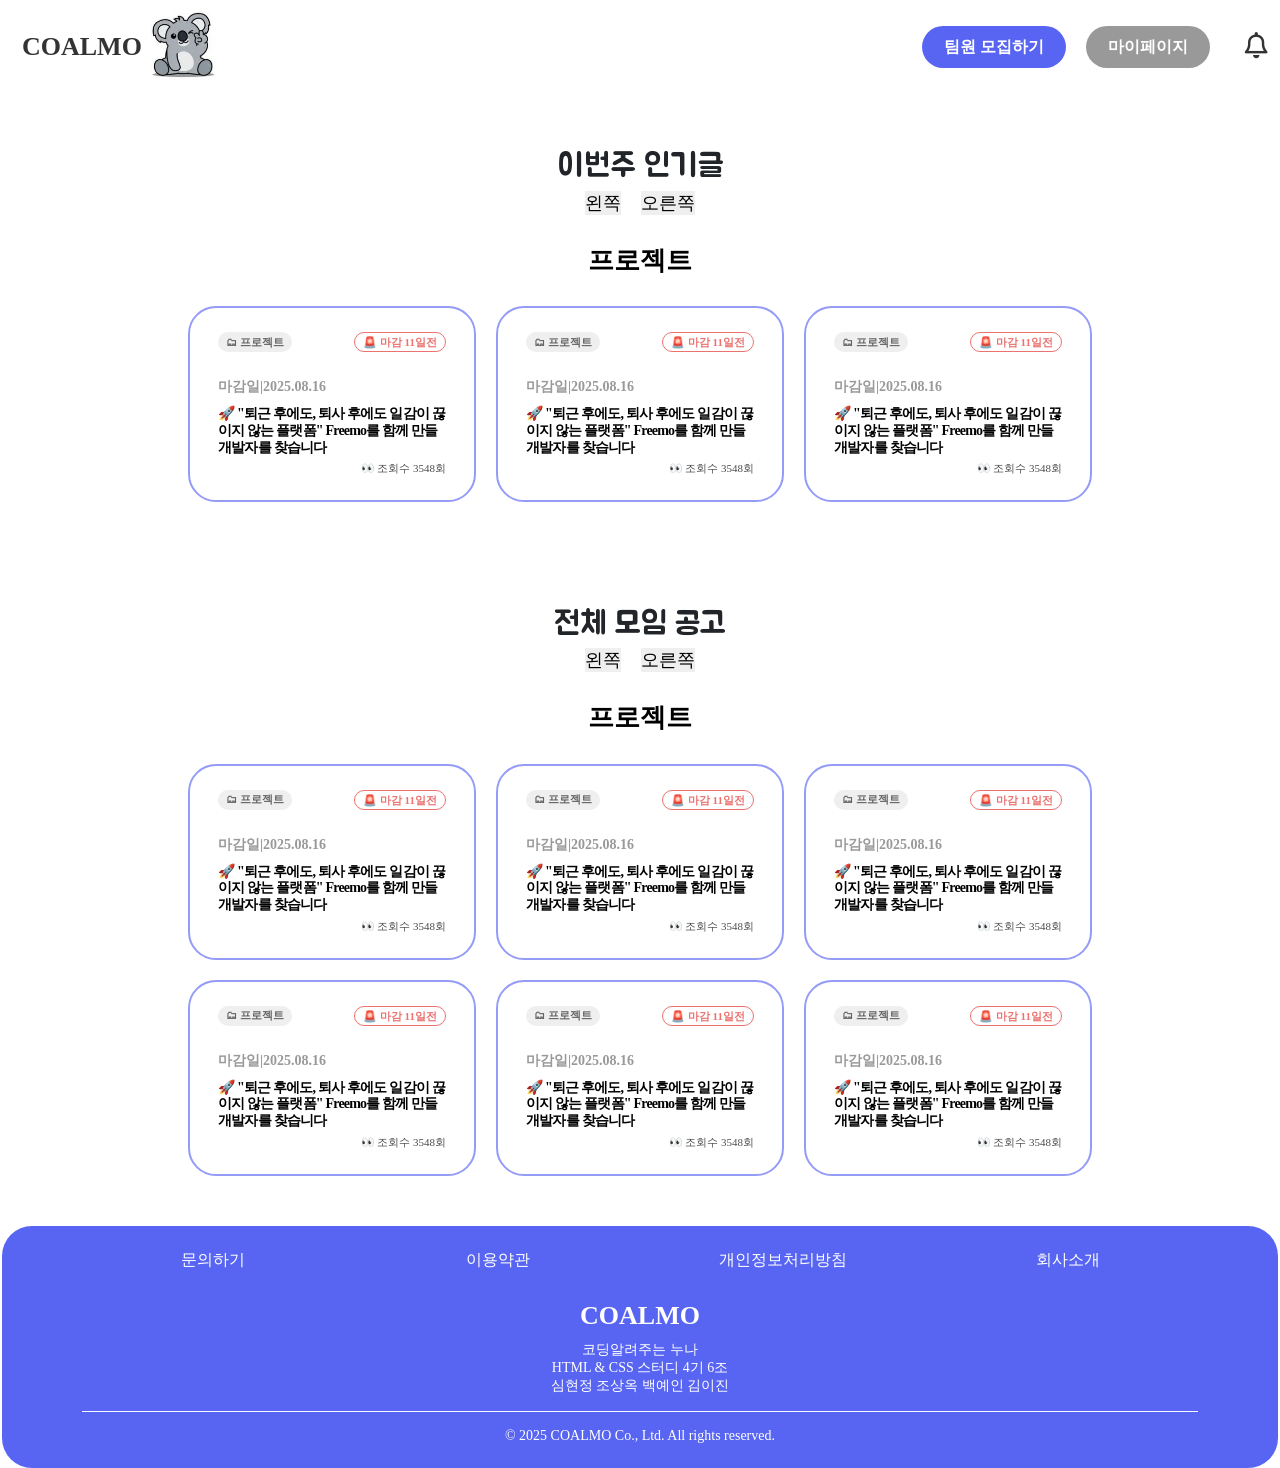
==== index.html @ 0363fd1b "feat_detail10" ====
<!DOCTYPE html>
<html lang="ko">
  <head>
    <meta charset="UTF-8" />
    <meta name="viewport" content="width=device-width, initial-scale=1.0" />

    <!-- bootstap-link -->
    <link
      href="https://cdn.jsdelivr.net/npm/bootstrap@5.3.7/dist/css/bootstrap.min.css"
      rel="stylesheet"
      integrity="sha384-LN+7fdVzj6u52u30Kp6M/trliBMCMKTyK833zpbD+pXdCLuTusPj697FH4R/5mcr"
      crossorigin="anonymous"
    />
    <!-- font-awesome-link -->
    <link
      rel="stylesheet"
      href="https://cdnjs.cloudflare.com/ajax/libs/font-awesome/6.0.0-beta3/css/all.min.css"
    />
    <!-- 공통 스타일 -->
    <link rel="stylesheet" href="./css/common.css" />
    <!-- main 스타일 -->
    <link rel="stylesheet" href="./css/main.css" />
    <!-- 공통 JS 연결 -->
    <script src="./js/common.js"></script>
    <title>Document</title>
  </head>
  <body>
    <div class="wrap">
      <!-- nav 수정사항 layout 내 header 수정 후 복붙으로 수정 -->
      <!-- head태그 안에 Font Awesome link 태그 넣기  -->
      <header>
        <nav class="navbar">
          <section class="logo">
            <a href="./index.html" class="nav_brand">COALMO</a>
            <img src="./image/logo.jpg" />
          </section>
          <div class="nav_buttons">
            <button onclick="location.href='./group/index.html'" class="button_register" type="submit">팀원 모집하기
            </button>
            <button onclick="location.href='./mypage/index.html'" class="button_mypage" type="submit">마이페이지
            </button>
            <a href="#" class="header_icon"
              ><i class="fa-regular fa-bell"></i
            ></a>
            <a id="icon_menubar" href="#" class="header_icon_mb"
              ><i class="fa-solid fa-bars"></i
            ></a>
          </div>
          <div id="nav_mobile_menu" class="nav_mobile_menu">
            <a>마이페이지</a>
            <p>팀원 모집하기</p>
          </div>
        </nav>
      </header>

      <!-- main 내용 작성 -->
      <main class="main_contain">

        <!-- 이번주 인기글 -->
        <div class="block">
          <div class="title">
            <h2>이번주 인기글</h2>
          </div>
          <div id="carouselExample" class="carousel slide">
            <section class="category">
              <button>
                <span type="button" data-bs-target="#carouselExample" data-bs-slide="prev">왼쪽</span>
              </button>
              <button>
                <span type="button" data-bs-target="#carouselExample" data-bs-slide="next">오른쪽</span>
              </button>
            </section>
            <!-- 인기글_프로젝트 -->
            <div class="carousel-inner">
              <div class="carousel-item active">
                <div class="container contents">
                  <section class="nav_title">
                    <h2>프로젝트</h2>
                  </section>
                  <div class="row cards">
                    <div
                      class="card col-lg-3 col-md-6 col-sm-12"
                      style="width: 18rem"
                    >
                      <div class="card-body">
                        <a href="./detail/index.html">
                          <div>
                            <div class="box_button">
                              <p class="box_category">🗂 프로젝트</p>
                              <p class="box_alert">🚨 마감 11일전</p>
                            </div>
                            <p class="d_day">마감일|2025.08.16</p>
                            <h2 class="box_contents">
                              🚀 "퇴근 후에도, 퇴사 후에도 일감이 끊이지 않는
                              플랫폼" Freemo를 함께 만들 개발자를 찾습니다
                            </h2>
                            <p class="box_count">👀 조회수 3548회</p>
                          </div>
                        </a>
                      </div>
                    </div>
                    <div
                      class="card col-lg-3 col-md-6 col-sm-12"
                      style="width: 18rem"
                    >
                      <div class="card-body">
                        <a href="./detail/index.html">
                          <div>
                            <div class="box_button">
                              <p class="box_category">🗂 프로젝트</p>
                              <p class="box_alert">🚨 마감 11일전</p>
                            </div>
                            <p class="d_day">마감일|2025.08.16</p>
                            <h2 class="box_contents">
                              🚀 "퇴근 후에도, 퇴사 후에도 일감이 끊이지 않는
                              플랫폼" Freemo를 함께 만들 개발자를 찾습니다
                            </h2>
                            <p class="box_count">👀 조회수 3548회</p>
                          </div>
                        </a>
                      </div>
                    </div>
                    <div
                      class="card col-lg-3 col-md-6 col-sm-12"
                      style="width: 18rem"
                    >
                      <div class="card-body">
                        <a href="./detail/index.html">
                          <div>
                            <div class="box_button">
                              <p class="box_category">🗂 프로젝트</p>
                              <p class="box_alert">🚨 마감 11일전</p>
                            </div>
                            <p class="d_day">마감일|2025.08.16</p>
                            <h2 class="box_contents">
                              🚀 "퇴근 후에도, 퇴사 후에도 일감이 끊이지 않는
                              플랫폼" Freemo를 함께 만들 개발자를 찾습니다
                            </h2>
                            <p class="box_count">👀 조회수 3548회</p>
                          </div>
                        </a>
                      </div>
                    </div>
                  </div>
                </div>
              </div>
              <!-- 인기글_스터디 -->
              <div class="carousel-item">
                <div class="container contents">
                  <section class="nav_title">
                    <h2>스터디</h2>
                  </section>
                  <div class="row cards">
                    <div
                      class="card col-lg-3 col-md-6 col-sm-12"
                      style="width: 18rem"
                    >
                      <div class="card-body">
                        <a href="./detail/index.html">
                          <div>
                            <div class="box_button">
                              <p class="box_category">🗂 프로젝트</p>
                              <p class="box_alert">🚨 마감 11일전</p>
                            </div>
                            <p class="d_day">마감일|2025.08.16</p>
                            <h2 class="box_contents">
                              🚀 "퇴근 후에도, 퇴사 후에도 일감이 끊이지 않는
                              플랫폼" Freemo를 함께 만들 개발자를 찾습니다
                            </h2>
                            <p class="box_count">👀 조회수 3548회</p>
                          </div>
                        </a>
                      </div>
                    </div>
                    <div
                      class="card col-lg-3 col-md-6 col-sm-12"
                      style="width: 18rem"
                    >
                      <div class="card-body">
                        <a href="./detail/index.html">
                          <div>
                            <div class="box_button">
                              <p class="box_category">🗂 프로젝트</p>
                              <p class="box_alert">🚨 마감 11일전</p>
                            </div>
                            <p class="d_day">마감일|2025.08.16</p>
                            <h2 class="box_contents">
                              🚀 "퇴근 후에도, 퇴사 후에도 일감이 끊이지 않는
                              플랫폼" Freemo를 함께 만들 개발자를 찾습니다
                            </h2>
                            <p class="box_count">👀 조회수 3548회</p>
                          </div>
                        </a>
                      </div>
                    </div>
                    <div
                      class="card col-lg-3 col-md-6 col-sm-12"
                      style="width: 18rem"
                    >
                      <div class="card-body">
                        <a href="./detail/index.html">
                          <div>
                            <div class="box_button">
                              <p class="box_category">🗂 프로젝트</p>
                              <p class="box_alert">🚨 마감 11일전</p>
                            </div>
                            <p class="d_day">마감일|2025.08.16</p>
                            <h2 class="box_contents">
                              🚀 "퇴근 후에도, 퇴사 후에도 일감이 끊이지 않는
                              플랫폼" Freemo를 함께 만들 개발자를 찾습니다
                            </h2>
                            <p class="box_count">👀 조회수 3548회</p>
                          </div>
                        </a>
                      </div>
                    </div>
                  </div>
                </div>
              </div>
            </div>
          </div>
        </div>

        <!-- 전체 모임 공고 -->
          <div class="block">
            <div class="title">
              <h2>전체 모임 공고</h2>
            </div>
            <div id="carouselExampleIndicators" class="carousel slide">
              <section class="category">
                <button>
                  <span  type="button" data-bs-target="#carouselExampleIndicators" data-bs-slide="prev">왼쪽</span>
                </button>
                <button>
                  <span  type="button" data-bs-target="#carouselExampleIndicators" data-bs-slide="next">오른쪽</span>
                </button>
              </section>
              <!-- 프로젝트 -->
              <div class="carousel-inner">
                <div class="carousel-item active">
                  <div class="container contents">
                    <section class="nav_title">
                      <h2>프로젝트</h2>
                    </section>
                    <div class="row cards">
                      <div
                        class="card col-lg-3 col-md-6 col-sm-12"
                        style="width: 18rem"
                      >
                        <div class="card-body">
                          <a href="./detail/index.html">
                            <div>
                              <div class="box_button">
                                <p class="box_category">🗂 프로젝트</p>
                                <p class="box_alert">🚨 마감 11일전</p>
                              </div>
                              <p class="d_day">마감일|2025.08.16</p>
                              <h2 class="box_contents">
                                🚀 "퇴근 후에도, 퇴사 후에도 일감이 끊이지 않는
                                플랫폼" Freemo를 함께 만들 개발자를 찾습니다
                              </h2>
                              <p class="box_count">👀 조회수 3548회</p>
                            </div>
                          </a>
                        </div>
                      </div>
                      <div
                        class="card col-lg-3 col-md-6 col-sm-12"
                        style="width: 18rem"
                      >
                        <div class="card-body">
                          <a href="./detail/index.html">
                            <div>
                              <div class="box_button">
                                <p class="box_category">🗂 프로젝트</p>
                                <p class="box_alert">🚨 마감 11일전</p>
                              </div>
                              <p class="d_day">마감일|2025.08.16</p>
                              <h2 class="box_contents">
                                🚀 "퇴근 후에도, 퇴사 후에도 일감이 끊이지 않는
                                플랫폼" Freemo를 함께 만들 개발자를 찾습니다
                              </h2>
                              <p class="box_count">👀 조회수 3548회</p>
                            </div>
                          </a>
                        </div>
                      </div>
                      <div
                        class="card col-lg-3 col-md-6 col-sm-12"
                        style="width: 18rem"
                      >
                        <div class="card-body">
                          <a href="./detail/index.html">
                            <div>
                              <div class="box_button">
                                <p class="box_category">🗂 프로젝트</p>
                                <p class="box_alert">🚨 마감 11일전</p>
                              </div>
                              <p class="d_day">마감일|2025.08.16</p>
                              <h2 class="box_contents">
                                🚀 "퇴근 후에도, 퇴사 후에도 일감이 끊이지 않는
                                플랫폼" Freemo를 함께 만들 개발자를 찾습니다
                              </h2>
                              <p class="box_count">👀 조회수 3548회</p>
                            </div>
                          </a>
                        </div>
                      </div>
                      <div
                        class="card col-lg-3 col-md-6 col-sm-12"
                        style="width: 18rem"
                      >
                        <div class="card-body">
                          <a href="./detail/index.html">
                            <div>
                              <div class="box_button">
                                <p class="box_category">🗂 프로젝트</p>
                                <p class="box_alert">🚨 마감 11일전</p>
                              </div>
                              <p class="d_day">마감일|2025.08.16</p>
                              <h2 class="box_contents">
                                🚀 "퇴근 후에도, 퇴사 후에도 일감이 끊이지 않는
                                플랫폼" Freemo를 함께 만들 개발자를 찾습니다
                              </h2>
                              <p class="box_count">👀 조회수 3548회</p>
                            </div>
                          </a>
                        </div>
                      </div>
                      <div
                        class="card col-lg-3 col-md-6 col-sm-12"
                        style="width: 18rem"
                      >
                        <div class="card-body">
                          <a href="./detail/index.html">
                            <div>
                              <div class="box_button">
                                <p class="box_category">🗂 프로젝트</p>
                                <p class="box_alert">🚨 마감 11일전</p>
                              </div>
                              <p class="d_day">마감일|2025.08.16</p>
                              <h2 class="box_contents">
                                🚀 "퇴근 후에도, 퇴사 후에도 일감이 끊이지 않는
                                플랫폼" Freemo를 함께 만들 개발자를 찾습니다
                              </h2>
                              <p class="box_count">👀 조회수 3548회</p>
                            </div>
                          </a>
                        </div>
                      </div>
                      <div
                        class="card col-lg-3 col-md-6 col-sm-12"
                        style="width: 18rem"
                      >
                        <div class="card-body">
                          <a href="./detail/index.html">
                            <div>
                              <div class="box_button">
                                <p class="box_category">🗂 프로젝트</p>
                                <p class="box_alert">🚨 마감 11일전</p>
                              </div>
                              <p class="d_day">마감일|2025.08.16</p>
                              <h2 class="box_contents">
                                🚀 "퇴근 후에도, 퇴사 후에도 일감이 끊이지 않는
                                플랫폼" Freemo를 함께 만들 개발자를 찾습니다
                              </h2>
                              <p class="box_count">👀 조회수 3548회</p>
                            </div>
                          </a>
                        </div>
                      </div>
                    </div>
                  </div>
                </div>
                <!-- 스터디 -->
                <div class="carousel-item">
                  <div class="container contents">
                    <section class="nav_title">
                      <h2>스터디</h2>
                    </section>
                    <div class="row cards">
                      <div class="card col-lg-3 col-md-6 col-sm-12" style="width: 18rem">
                        <div class="card-body">
                          <a href="./detail/index.html">
                            <div>
                              <div class="box_button">
                                <p class="box_category">🗂 프로젝트</p>
                                <p class="box_alert">🚨 마감 11일전</p>
                              </div>
                              <p class="d_day">마감일|2025.08.16</p>
                              <h2 class="box_contents">
                                🚀 "퇴근 후에도, 퇴사 후에도 일감이 끊이지 않는
                                플랫폼" Freemo를 함께 만들 개발자를 찾습니다
                              </h2>
                              <p class="box_count">👀 조회수 3548회</p>
                            </div>
                          </a>
                        </div>
                      </div>
                      <div
                        class="card col-lg-3 col-md-6 col-sm-12"
                        style="width: 18rem"
                      >
                        <div class="card-body">
                          <a href="./detail/index.html">
                            <div>
                              <div class="box_button">
                                <p class="box_category">🗂 프로젝트</p>
                                <p class="box_alert">🚨 마감 11일전</p>
                              </div>
                              <p class="d_day">마감일|2025.08.16</p>
                              <h2 class="box_contents">
                                🚀 "퇴근 후에도, 퇴사 후에도 일감이 끊이지 않는
                                플랫폼" Freemo를 함께 만들 개발자를 찾습니다
                              </h2>
                              <p class="box_count">👀 조회수 3548회</p>
                            </div>
                          </a>
                        </div>
                      </div>
                      <div
                        class="card col-lg-3 col-md-6 col-sm-12"
                        style="width: 18rem"
                      >
                        <div class="card-body">
                          <a href="./detail/index.html">
                            <div>
                              <div class="box_button">
                                <p class="box_category">🗂 프로젝트</p>
                                <p class="box_alert">🚨 마감 11일전</p>
                              </div>
                              <p class="d_day">마감일|2025.08.16</p>
                              <h2 class="box_contents">
                                🚀 "퇴근 후에도, 퇴사 후에도 일감이 끊이지 않는
                                플랫폼" Freemo를 함께 만들 개발자를 찾습니다
                              </h2>
                              <p class="box_count">👀 조회수 3548회</p>
                            </div>
                          </a>
                        </div>
                      </div>
                      <div
                        class="card col-lg-3 col-md-6 col-sm-12"
                        style="width: 18rem"
                      >
                        <div class="card-body">
                          <a href="./detail/index.html">
                            <div>
                              <div class="box_button">
                                <p class="box_category">🗂 프로젝트</p>
                                <p class="box_alert">🚨 마감 11일전</p>
                              </div>
                              <p class="d_day">마감일|2025.08.16</p>
                              <h2 class="box_contents">
                                🚀 "퇴근 후에도, 퇴사 후에도 일감이 끊이지 않는
                                플랫폼" Freemo를 함께 만들 개발자를 찾습니다
                              </h2>
                              <p class="box_count">👀 조회수 3548회</p>
                            </div>
                          </a>
                        </div>
                      </div>
                      <div
                        class="card col-lg-3 col-md-6 col-sm-12"
                        style="width: 18rem"
                      >
                        <div class="card-body">
                          <a href="./detail/index.html">
                            <div>
                              <div class="box_button">
                                <p class="box_category">🗂 프로젝트</p>
                                <p class="box_alert">🚨 마감 11일전</p>
                              </div>
                              <p class="d_day">마감일|2025.08.16</p>
                              <h2 class="box_contents">
                                🚀 "퇴근 후에도, 퇴사 후에도 일감이 끊이지 않는
                                플랫폼" Freemo를 함께 만들 개발자를 찾습니다
                              </h2>
                              <p class="box_count">👀 조회수 3548회</p>
                            </div>
                          </a>
                        </div>
                      </div>
                      <div
                        class="card col-lg-3 col-md-6 col-sm-12"
                        style="width: 18rem"
                      >
                        <div class="card-body">
                          <a href="./detail/index.html">
                            <div>
                              <div class="box_button">
                                <p class="box_category">🗂 프로젝트</p>
                                <p class="box_alert">🚨 마감 11일전</p>
                              </div>
                              <p class="d_day">마감일|2025.08.16</p>
                              <h2 class="box_contents">
                                🚀 "퇴근 후에도, 퇴사 후에도 일감이 끊이지 않는
                                플랫폼" Freemo를 함께 만들 개발자를 찾습니다
                              </h2>
                              <p class="box_count">👀 조회수 3548회</p>
                            </div>
                          </a>
                        </div>
                      </div>
                      <div
                        class="card col-lg-3 col-md-6 col-sm-12"
                        style="width: 18rem"
                      >
                        <div class="card-body">
                          <a href="./detail/index.html">
                            <div>
                              <div class="box_button">
                                <p class="box_category">🗂 프로젝트</p>
                                <p class="box_alert">🚨 마감 11일전</p>
                              </div>
                              <p class="d_day">마감일|2025.08.16</p>
                              <h2 class="box_contents">
                                🚀 "퇴근 후에도, 퇴사 후에도 일감이 끊이지 않는
                                플랫폼" Freemo를 함께 만들 개발자를 찾습니다
                              </h2>
                              <p class="box_count">👀 조회수 3548회</p>
                            </div>
                          </a>
                        </div>
                      </div>
                      <div
                        class="card col-lg-3 col-md-6 col-sm-12"
                        style="width: 18rem"
                      >
                        <div class="card-body">
                          <a href="./detail/index.html">
                            <div>
                              <div class="box_button">
                                <p class="box_category">🗂 프로젝트</p>
                                <p class="box_alert">🚨 마감 11일전</p>
                              </div>
                              <p class="d_day">마감일|2025.08.16</p>
                              <h2 class="box_contents">
                                🚀 "퇴근 후에도, 퇴사 후에도 일감이 끊이지 않는
                                플랫폼" Freemo를 함께 만들 개발자를 찾습니다
                              </h2>
                              <p class="box_count">👀 조회수 3548회</p>
                            </div>
                          </a>
                        </div>
                      </div>
                                            <div
                        class="card col-lg-3 col-md-6 col-sm-12"
                        style="width: 18rem"
                      >
                        <div class="card-body">
                          <a href="./detail/index.html">
                            <div>
                              <div class="box_button">
                                <p class="box_category">🗂 프로젝트</p>
                                <p class="box_alert">🚨 마감 11일전</p>
                              </div>
                              <p class="d_day">마감일|2025.08.16</p>
                              <h2 class="box_contents">
                                🚀 "퇴근 후에도, 퇴사 후에도 일감이 끊이지 않는
                                플랫폼" Freemo를 함께 만들 개발자를 찾습니다
                              </h2>
                              <p class="box_count">👀 조회수 3548회</p>
                            </div>
                          </a>
                        </div>
                      </div>
                    </div>
                  </div>
                </div>
              </div>
            </div>
          </div>
      </main>

      <!-- footer 수정사항 layout 내 footer 수정 후 복붙으로 수정 -->
      <footer class="footer_container py-4 mt-auto">
        <div class="container">
          <div class="row footer_first_row">
            <div class="col-lg-3 col-md-6 col-sm-12">
              <a href="#" class="text-decoration-none">문의하기</a>
            </div>
            <div class="col-lg-3 col-md-6 col-sm-12">
              <a href="#" class="text-decoration-none">이용약관</a>
            </div>
            <div class="col-lg-3 col-md-6 col-sm-12">
              <a href="#" class="text-decoration-none">개인정보처리방침</a>
            </div>
            <div class="col-lg-3 col-md-6 col-sm-12">
              <a href="#" class="text-decoration-none">회사소개</a>
            </div>
          </div>
          <div class="footer_text">
            <a href="./index.html" class="footer_nav_brand">COALMO</a>
            <p class="footer_text">
              코딩알려주는 누나<br />
              HTML & CSS 스터디 4기 6조<br />
              심현정 조상옥 백예인 김이진
            </p>
            <div class="text-center pt-3 border-top border-light mt-3">
              © 2025 COALMO Co., Ltd. All rights reserved.
            </div>
          </div>
        </div>
      </footer>
    </div>

    <!-- bootstap-script -->
    <script
      src="https://cdn.jsdelivr.net/npm/bootstrap@5.3.7/dist/js/bootstrap.bundle.min.js"
      integrity="sha384-ndDqU0Gzau9qJ1lfW4pNLlhNTkCfHzAVBReH9diLvGRem5+R9g2FzA8ZGN954O5Q"
      crossorigin="anonymous"
    ></script>
  </body>
</html>
---- css/common.css ----
@font-face {
  font-family: "BMJUA";
  src: url("../fonts/BMJUA_ttf.ttf") format("truetype");
  font-style: normal;
  font-display: swap;
}
@font-face {
  font-family: "Pretendard";
  src: url("https://fastly.jsdelivr.net/gh/Project-Noonnu/noonfonts_2107@1.1/Pretendard-Regular.woff")
    format("woff");
  font-style: normal;
}

:root {
  /* Layout */
  --max-width: 1276px;

  /* Font */
  --main-font: "Pretendard";
  --logo-font: "BMJUA";

  /* Font Sizes */
  --font-2xl: 1.625rem; /* 가장 큰 텍스트 (배너, 강조 문구 등) */
  --font-xl: 1.125rem; /* 제목용 */
  --font-lg: 1rem; /* 본문 기본 */
  --font-md: 0.875rem; /* 카드 내용 */
  --font-sm: 0.6875rem; /* 카드 내 태그, 칩 */

  /* color */
  --primary-color: #5865f2;
  --primary-hover: #3544e9;
  --gray-color: #999;
  --gray-disabled: #99999923;
  --border-color: #949cf7;
}

*,
body,
html {
  margin: 0;
  padding: 0;
  box-sizing: border-box;
}
body {
  display: flex;
  justify-content: center;
  font: var(--main-font);
}
.wrap {
  width: var(--max-width) !important;
}

.main_container {
  /* 임시 개발환경에서 범위 체크용 */
  background-color: white;
}

/* navbar area */
nav {
  display: flex;
  justify-content: space-between;
  align-items: center;
  padding: 0px 20px;
  margin: 0 auto;
}
button {
  border: none;
}
.logo {
  display: flex;
  align-items: center;
}
.logo > img {
  width: 80px;
  height: auto;
}
.nav_brand {
  font-weight: 700;
  color: #333;
  font-size: var(--font-2xl);
  cursor: pointer;
  text-decoration: none;
  justify-items: center;
  margin-left: 20px;
}
.nav_buttons {
  display: flex;
  align-items: center;
  gap: 20px;
  margin-right: 10px;
}
.button_register {
  color: white;
  background-color: var(--primary-color);
  font-size: var(--font-lg);
  font-weight: 700;
  padding: 8px 22px;
  border-radius: 36px;
  height: 42px;
}
.button_mypage {
  background-color: var(--gray-color);
  color: white;
  font-size: var(--font-lg);
  font-weight: 700;
  padding: 8px 22px;
  border-radius: 36px;
  height: 42px;
  display: flex;
  justify-content: center;
  align-items: center;
}
.header_icon {
  text-decoration: none;
  color: #333;
  font-size: var(--font-2xl);
  margin-left: 15px;
}
.header_icon_mb {
  display: none;
  text-decoration: none;
  color: #333;
  font-size: var(--font-2xl);
  margin-left: 15px;
}
/* PC 기본: 안 보이게 */
.nav_mobile_menu {
  display: none;
  width: 100%;
  background-color: grey;
  color: white;
}

/* 메뉴가 열렸을 때 */
.nav_mobile_menu.is-open {
  display: block;
}

.nav_mobile_menu .nav_mobile_menu_link {
  display: block;
  text-decoration: none;
  font-size: var(--font-lg);
  color: white;
  text-align: center;
  padding: 10px;
  border-bottom: 1px solid rgba(255, 255, 255, 0.2);
}

/* Footer */
.footer_container {
  background-color: var(--primary-color);
  color: white;
  width: 100%;
  max-width: 2000px;
  border-radius: 30px;
  border-color: var(--primary-color);
  background-color: var(--primary-color);
}

.footer_first_row a {
  color: white;
}
.footer_first_row {
  text-align: center;
  margin-bottom: 30px;
}
.footer_text {
  text-align: center;
  font-size: var(--font-md);
  margin-top: 10px;
}
.footer_nav_brand {
  font-weight: 700;
  color: white;
  font-size: var(--font-2xl);
  cursor: pointer;
  text-decoration: none;
  justify-items: center;
}

@media screen and (max-width: 48rem) {
  .header_icon_mb {
    display: block;
  }
  .nav_buttons button {
    display: none;
  }
  .logo > img {
    width: 50px;
    height: auto;
  }
  .nav_brand {
    margin-left: 10px;
  }
  footer {
    border-radius: 0px;
  }
  /* .nav_mobile_menu {
    display: none;
    width: 100%;
    background-color: grey;
    color: white;
  }
  .nav_mobile_menu_link {
    display: none;
  }
  .nav_mobile_menu > p {
    text-decoration: none;
    width: 100%;
    text-align: center;
    border-bottom: white;
  }
  .nav_mobile_menu > a {
    text-decoration: none;
    font-size: var(--font-lg);
    color: white;
    text-align: center;
    margin-top: 10px;
    border-bottom: white;
  } */
}

@media (min-width: 1276px) {
  .nav_mobile_menu {
    display: none !important;
  } /* PC에서 항상 숨김 */
}
---- css/main.css ----
/* 
1. **박스 모델**: `display`, `width`, `height`, `margin`, `padding`
2. **텍스트**: `font-size`, `line-height`, `color`, `text-align`
3. **스타일**: `background`, `border`, `box-shadow`, `transition`
4. **기타**: `cursor`, `z-index`, `position` 등
*/

/* main area */
a {
  text-decoration: none;
}
/* 이번주 인기글 area */
.block {
padding-top: 50px;
  padding-bottom: 50px;
  font-size: var(--font-2xl);
}
.title {
    display: flex;
    justify-content: center;
    font-family: BMJUA;
}
.nav_title > h2 {
  display: flex;
  justify-content: center;
  color: #000;
  font-size: var(--font-2xl);
  font-style: normal;
  font-weight: 700;
  cursor: pointer;
  margin: 30px;
}
.category {
  display: flex;
  justify-content: center;
  font-size: var(--font-xl);
  gap: 20px;
  /* margin: 20px 0px 20px; */
}

/* card area */
.contents {
  display: flex;
  flex-direction: column;
  justify-content: center;
}
.cards {
  gap: 20px;
  display: flex;
  justify-content: center;
}
.card {
  color: #000;
  width: 340px;
  border-radius: 28px;
  border: 2px solid var(--border-color);
  background: #fff;
  cursor: pointer;
}
.box_button {
  display: flex;
  justify-content: space-between;
  margin-top: 8px;
}
.box_alert {
  border-radius: 20px;
  padding: 2px 8px;
  height: 20px;
  color: #ea726f;
  border: 1px solid #ea726f;
  font-weight: 600;
  font-size: var(--font-sm);
  align-content: center;
}
.box_category {
  border-radius: 20px;
  padding: 2px 8px;
  height: 20px;
  background: #efefef;
  color: #656565;
  /* border: 1px solid #656565; */
  font-weight: 600;
  font-size: var(--font-sm);
  align-content: center;
}
.box_contents {
  height: 40px;
  margin: 0;
  color: #000;
  font-size: var(--font-md);
  font-weight: 600;
  letter-spacing: -0.05rem;
  margin-top: 10px;
}
.d_day {
  color: #999;
  margin: 10px 0px;
  font-size: 14px;
  font-weight: 600;
}
.box_count {
  color: #4e4e4e;
  font-size: var(--font-sm);
  font-weight: 500;
  margin: 15px 0px 8px;
  text-align: end;
}

/* main_nav area */
.main_contents {
  margin: 20px 0px 50px;
  display: flex;
  align-items: center;
  flex-direction: column;
  font-weight: 700;
  font-size: var(--font-2xl);
}
.main_nav {
  display: flex;
  justify-content: space-between;
  margin: 40px 0px;
}
.main_list {
  color: black;
  font-weight: 700;
  font-size: var(--font-2xl);
  cursor: pointer;
}
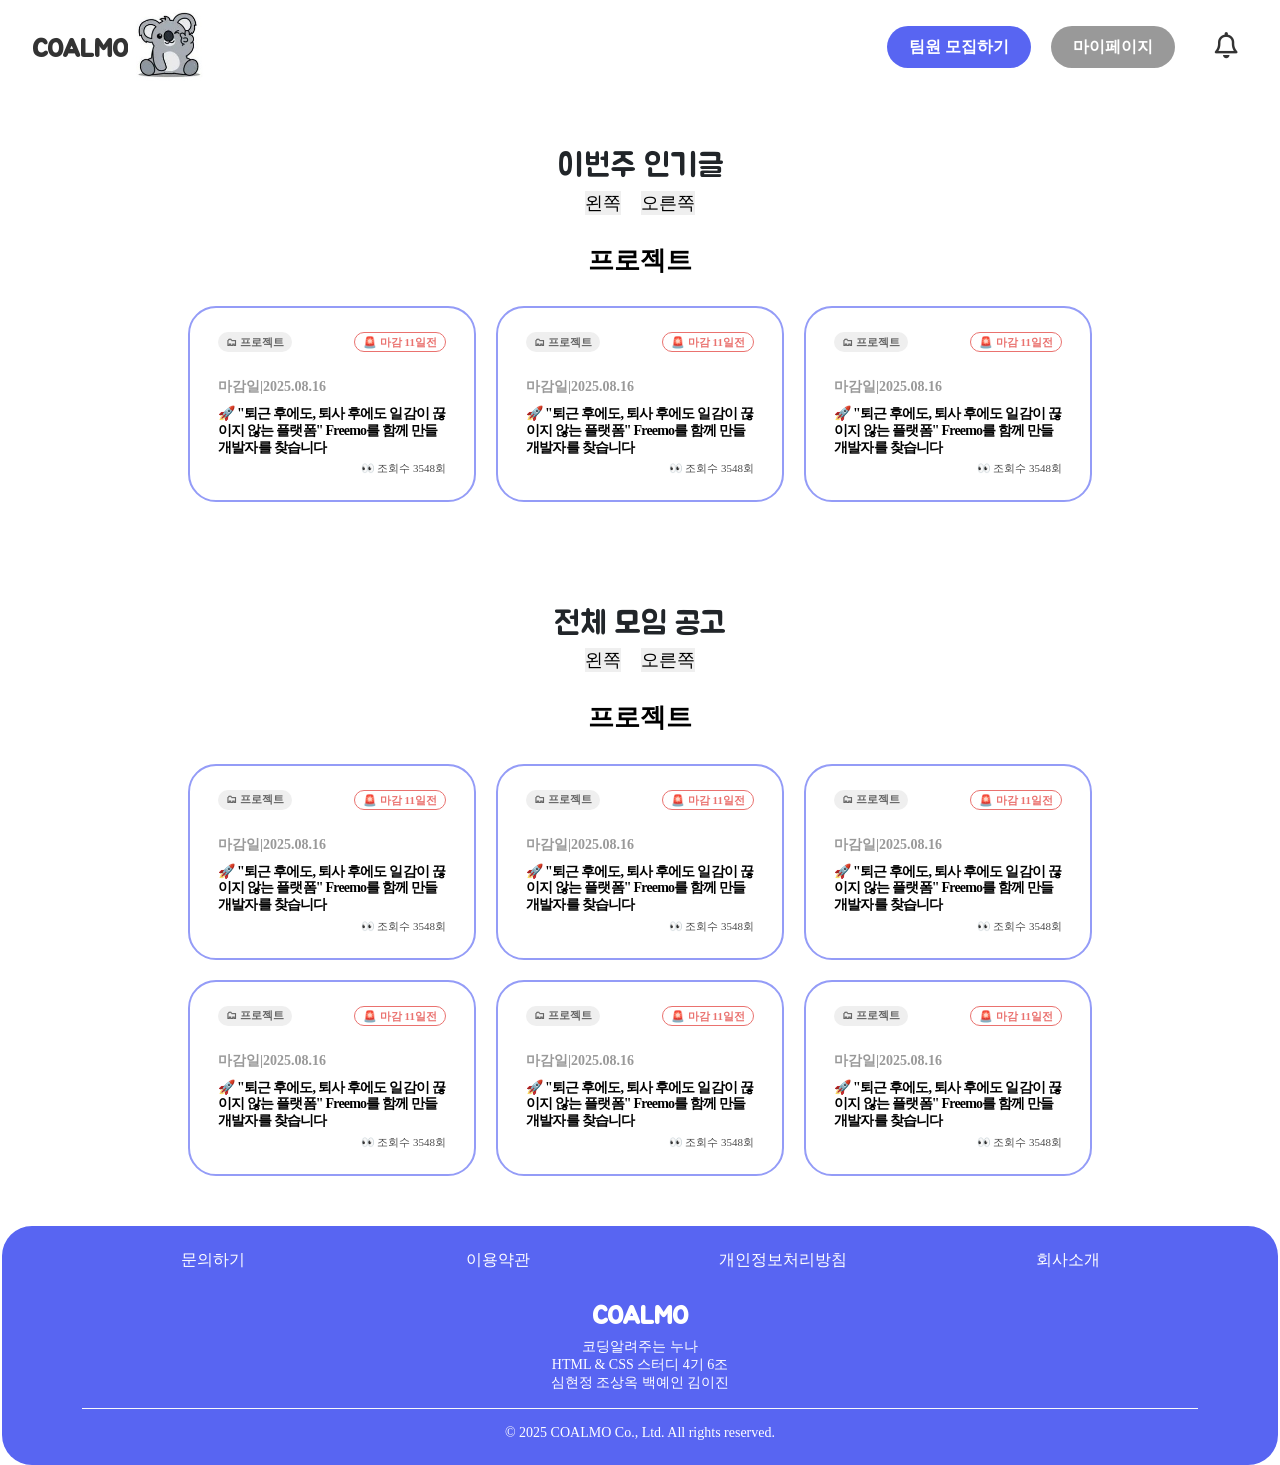
==== commit 99bdc89d: "edit header and footer" ====
--- a/index.html
+++ b/index.html
@@ -30,32 +30,47 @@
       <!-- head태그 안에 Font Awesome link 태그 넣기  -->
       <header>
         <nav class="navbar">
-          <section class="logo">
+          <div class="logo">
             <a href="./index.html" class="nav_brand">COALMO</a>
-            <img src="./image/logo.jpg" />
-          </section>
+            <a href="./index.html" class="logo_img"
+              ><img src="./image/logo.jpg"
+            /></a>
+          </div>
           <div class="nav_buttons">
-            <button onclick="location.href='./group/index.html'" class="button_register" type="submit">팀원 모집하기
+            <button
+              onclick="location.href='./group/index.html'"
+              class="button_register"
+              type="submit"
+            >
+              팀원 모집하기
             </button>
-            <button onclick="location.href='./mypage/index.html'" class="button_mypage" type="submit">마이페이지
+            <button
+              onclick="location.href='./mypage/index.html'"
+              class="button_mypage"
+              type="submit"
+            >
+              마이페이지
             </button>
             <a href="#" class="header_icon"
-              ><i class="fa-regular fa-bell"></i
+              ><i class="fa-regular fa-bell header_icon"></i
             ></a>
             <a id="icon_menubar" href="#" class="header_icon_mb"
               ><i class="fa-solid fa-bars"></i
             ></a>
           </div>
-          <div id="nav_mobile_menu" class="nav_mobile_menu">
-            <a>마이페이지</a>
-            <p>팀원 모집하기</p>
-          </div>
         </nav>
+        <div id="nav_mobile_menu" class="nav_mobile_menu">
+          <a href="./mypage/index.html" class="nav_mobile_menu_link"
+            >마이페이지</a
+          >
+          <a href="./group/index.html" class="nav_mobile_menu_link"
+            >팀원 모집하기</a
+          >
+        </div>
       </header>
 
       <!-- main 내용 작성 -->
       <main class="main_contain">
-
         <!-- 이번주 인기글 -->
         <div class="block">
           <div class="title">
@@ -64,10 +79,20 @@
           <div id="carouselExample" class="carousel slide">
             <section class="category">
               <button>
-                <span type="button" data-bs-target="#carouselExample" data-bs-slide="prev">왼쪽</span>
+                <span
+                  type="button"
+                  data-bs-target="#carouselExample"
+                  data-bs-slide="prev"
+                  >왼쪽</span
+                >
               </button>
               <button>
-                <span type="button" data-bs-target="#carouselExample" data-bs-slide="next">오른쪽</span>
+                <span
+                  type="button"
+                  data-bs-target="#carouselExample"
+                  data-bs-slide="next"
+                  >오른쪽</span
+                >
               </button>
             </section>
             <!-- 인기글_프로젝트 -->
@@ -222,348 +247,360 @@
         </div>
 
         <!-- 전체 모임 공고 -->
-          <div class="block">
-            <div class="title">
-              <h2>전체 모임 공고</h2>
-            </div>
-            <div id="carouselExampleIndicators" class="carousel slide">
-              <section class="category">
-                <button>
-                  <span  type="button" data-bs-target="#carouselExampleIndicators" data-bs-slide="prev">왼쪽</span>
-                </button>
-                <button>
-                  <span  type="button" data-bs-target="#carouselExampleIndicators" data-bs-slide="next">오른쪽</span>
-                </button>
-              </section>
-              <!-- 프로젝트 -->
-              <div class="carousel-inner">
-                <div class="carousel-item active">
-                  <div class="container contents">
-                    <section class="nav_title">
-                      <h2>프로젝트</h2>
-                    </section>
-                    <div class="row cards">
-                      <div
-                        class="card col-lg-3 col-md-6 col-sm-12"
-                        style="width: 18rem"
-                      >
-                        <div class="card-body">
-                          <a href="./detail/index.html">
-                            <div>
-                              <div class="box_button">
-                                <p class="box_category">🗂 프로젝트</p>
-                                <p class="box_alert">🚨 마감 11일전</p>
-                              </div>
-                              <p class="d_day">마감일|2025.08.16</p>
-                              <h2 class="box_contents">
-                                🚀 "퇴근 후에도, 퇴사 후에도 일감이 끊이지 않는
-                                플랫폼" Freemo를 함께 만들 개발자를 찾습니다
-                              </h2>
-                              <p class="box_count">👀 조회수 3548회</p>
-                            </div>
-                          </a>
-                        </div>
-                      </div>
-                      <div
-                        class="card col-lg-3 col-md-6 col-sm-12"
-                        style="width: 18rem"
-                      >
-                        <div class="card-body">
-                          <a href="./detail/index.html">
-                            <div>
-                              <div class="box_button">
-                                <p class="box_category">🗂 프로젝트</p>
-                                <p class="box_alert">🚨 마감 11일전</p>
-                              </div>
-                              <p class="d_day">마감일|2025.08.16</p>
-                              <h2 class="box_contents">
-                                🚀 "퇴근 후에도, 퇴사 후에도 일감이 끊이지 않는
-                                플랫폼" Freemo를 함께 만들 개발자를 찾습니다
-                              </h2>
-                              <p class="box_count">👀 조회수 3548회</p>
-                            </div>
-                          </a>
-                        </div>
-                      </div>
-                      <div
-                        class="card col-lg-3 col-md-6 col-sm-12"
-                        style="width: 18rem"
-                      >
-                        <div class="card-body">
-                          <a href="./detail/index.html">
-                            <div>
-                              <div class="box_button">
-                                <p class="box_category">🗂 프로젝트</p>
-                                <p class="box_alert">🚨 마감 11일전</p>
-                              </div>
-                              <p class="d_day">마감일|2025.08.16</p>
-                              <h2 class="box_contents">
-                                🚀 "퇴근 후에도, 퇴사 후에도 일감이 끊이지 않는
-                                플랫폼" Freemo를 함께 만들 개발자를 찾습니다
-                              </h2>
-                              <p class="box_count">👀 조회수 3548회</p>
-                            </div>
-                          </a>
-                        </div>
-                      </div>
-                      <div
-                        class="card col-lg-3 col-md-6 col-sm-12"
-                        style="width: 18rem"
-                      >
-                        <div class="card-body">
-                          <a href="./detail/index.html">
-                            <div>
-                              <div class="box_button">
-                                <p class="box_category">🗂 프로젝트</p>
-                                <p class="box_alert">🚨 마감 11일전</p>
-                              </div>
-                              <p class="d_day">마감일|2025.08.16</p>
-                              <h2 class="box_contents">
-                                🚀 "퇴근 후에도, 퇴사 후에도 일감이 끊이지 않는
-                                플랫폼" Freemo를 함께 만들 개발자를 찾습니다
-                              </h2>
-                              <p class="box_count">👀 조회수 3548회</p>
-                            </div>
-                          </a>
-                        </div>
-                      </div>
-                      <div
-                        class="card col-lg-3 col-md-6 col-sm-12"
-                        style="width: 18rem"
-                      >
-                        <div class="card-body">
-                          <a href="./detail/index.html">
-                            <div>
-                              <div class="box_button">
-                                <p class="box_category">🗂 프로젝트</p>
-                                <p class="box_alert">🚨 마감 11일전</p>
-                              </div>
-                              <p class="d_day">마감일|2025.08.16</p>
-                              <h2 class="box_contents">
-                                🚀 "퇴근 후에도, 퇴사 후에도 일감이 끊이지 않는
-                                플랫폼" Freemo를 함께 만들 개발자를 찾습니다
-                              </h2>
-                              <p class="box_count">👀 조회수 3548회</p>
-                            </div>
-                          </a>
-                        </div>
-                      </div>
-                      <div
-                        class="card col-lg-3 col-md-6 col-sm-12"
-                        style="width: 18rem"
-                      >
-                        <div class="card-body">
-                          <a href="./detail/index.html">
-                            <div>
-                              <div class="box_button">
-                                <p class="box_category">🗂 프로젝트</p>
-                                <p class="box_alert">🚨 마감 11일전</p>
-                              </div>
-                              <p class="d_day">마감일|2025.08.16</p>
-                              <h2 class="box_contents">
-                                🚀 "퇴근 후에도, 퇴사 후에도 일감이 끊이지 않는
-                                플랫폼" Freemo를 함께 만들 개발자를 찾습니다
-                              </h2>
-                              <p class="box_count">👀 조회수 3548회</p>
-                            </div>
-                          </a>
-                        </div>
+        <div class="block">
+          <div class="title">
+            <h2>전체 모임 공고</h2>
+          </div>
+          <div id="carouselExampleIndicators" class="carousel slide">
+            <section class="category">
+              <button>
+                <span
+                  type="button"
+                  data-bs-target="#carouselExampleIndicators"
+                  data-bs-slide="prev"
+                  >왼쪽</span
+                >
+              </button>
+              <button>
+                <span
+                  type="button"
+                  data-bs-target="#carouselExampleIndicators"
+                  data-bs-slide="next"
+                  >오른쪽</span
+                >
+              </button>
+            </section>
+            <!-- 프로젝트 -->
+            <div class="carousel-inner">
+              <div class="carousel-item active">
+                <div class="container contents">
+                  <section class="nav_title">
+                    <h2>프로젝트</h2>
+                  </section>
+                  <div class="row cards">
+                    <div
+                      class="card col-lg-3 col-md-6 col-sm-12"
+                      style="width: 18rem"
+                    >
+                      <div class="card-body">
+                        <a href="./detail/index.html">
+                          <div>
+                            <div class="box_button">
+                              <p class="box_category">🗂 프로젝트</p>
+                              <p class="box_alert">🚨 마감 11일전</p>
+                            </div>
+                            <p class="d_day">마감일|2025.08.16</p>
+                            <h2 class="box_contents">
+                              🚀 "퇴근 후에도, 퇴사 후에도 일감이 끊이지 않는
+                              플랫폼" Freemo를 함께 만들 개발자를 찾습니다
+                            </h2>
+                            <p class="box_count">👀 조회수 3548회</p>
+                          </div>
+                        </a>
+                      </div>
+                    </div>
+                    <div
+                      class="card col-lg-3 col-md-6 col-sm-12"
+                      style="width: 18rem"
+                    >
+                      <div class="card-body">
+                        <a href="./detail/index.html">
+                          <div>
+                            <div class="box_button">
+                              <p class="box_category">🗂 프로젝트</p>
+                              <p class="box_alert">🚨 마감 11일전</p>
+                            </div>
+                            <p class="d_day">마감일|2025.08.16</p>
+                            <h2 class="box_contents">
+                              🚀 "퇴근 후에도, 퇴사 후에도 일감이 끊이지 않는
+                              플랫폼" Freemo를 함께 만들 개발자를 찾습니다
+                            </h2>
+                            <p class="box_count">👀 조회수 3548회</p>
+                          </div>
+                        </a>
+                      </div>
+                    </div>
+                    <div
+                      class="card col-lg-3 col-md-6 col-sm-12"
+                      style="width: 18rem"
+                    >
+                      <div class="card-body">
+                        <a href="./detail/index.html">
+                          <div>
+                            <div class="box_button">
+                              <p class="box_category">🗂 프로젝트</p>
+                              <p class="box_alert">🚨 마감 11일전</p>
+                            </div>
+                            <p class="d_day">마감일|2025.08.16</p>
+                            <h2 class="box_contents">
+                              🚀 "퇴근 후에도, 퇴사 후에도 일감이 끊이지 않는
+                              플랫폼" Freemo를 함께 만들 개발자를 찾습니다
+                            </h2>
+                            <p class="box_count">👀 조회수 3548회</p>
+                          </div>
+                        </a>
+                      </div>
+                    </div>
+                    <div
+                      class="card col-lg-3 col-md-6 col-sm-12"
+                      style="width: 18rem"
+                    >
+                      <div class="card-body">
+                        <a href="./detail/index.html">
+                          <div>
+                            <div class="box_button">
+                              <p class="box_category">🗂 프로젝트</p>
+                              <p class="box_alert">🚨 마감 11일전</p>
+                            </div>
+                            <p class="d_day">마감일|2025.08.16</p>
+                            <h2 class="box_contents">
+                              🚀 "퇴근 후에도, 퇴사 후에도 일감이 끊이지 않는
+                              플랫폼" Freemo를 함께 만들 개발자를 찾습니다
+                            </h2>
+                            <p class="box_count">👀 조회수 3548회</p>
+                          </div>
+                        </a>
+                      </div>
+                    </div>
+                    <div
+                      class="card col-lg-3 col-md-6 col-sm-12"
+                      style="width: 18rem"
+                    >
+                      <div class="card-body">
+                        <a href="./detail/index.html">
+                          <div>
+                            <div class="box_button">
+                              <p class="box_category">🗂 프로젝트</p>
+                              <p class="box_alert">🚨 마감 11일전</p>
+                            </div>
+                            <p class="d_day">마감일|2025.08.16</p>
+                            <h2 class="box_contents">
+                              🚀 "퇴근 후에도, 퇴사 후에도 일감이 끊이지 않는
+                              플랫폼" Freemo를 함께 만들 개발자를 찾습니다
+                            </h2>
+                            <p class="box_count">👀 조회수 3548회</p>
+                          </div>
+                        </a>
+                      </div>
+                    </div>
+                    <div
+                      class="card col-lg-3 col-md-6 col-sm-12"
+                      style="width: 18rem"
+                    >
+                      <div class="card-body">
+                        <a href="./detail/index.html">
+                          <div>
+                            <div class="box_button">
+                              <p class="box_category">🗂 프로젝트</p>
+                              <p class="box_alert">🚨 마감 11일전</p>
+                            </div>
+                            <p class="d_day">마감일|2025.08.16</p>
+                            <h2 class="box_contents">
+                              🚀 "퇴근 후에도, 퇴사 후에도 일감이 끊이지 않는
+                              플랫폼" Freemo를 함께 만들 개발자를 찾습니다
+                            </h2>
+                            <p class="box_count">👀 조회수 3548회</p>
+                          </div>
+                        </a>
                       </div>
                     </div>
                   </div>
                 </div>
-                <!-- 스터디 -->
-                <div class="carousel-item">
-                  <div class="container contents">
-                    <section class="nav_title">
-                      <h2>스터디</h2>
-                    </section>
-                    <div class="row cards">
-                      <div class="card col-lg-3 col-md-6 col-sm-12" style="width: 18rem">
-                        <div class="card-body">
-                          <a href="./detail/index.html">
-                            <div>
-                              <div class="box_button">
-                                <p class="box_category">🗂 프로젝트</p>
-                                <p class="box_alert">🚨 마감 11일전</p>
-                              </div>
-                              <p class="d_day">마감일|2025.08.16</p>
-                              <h2 class="box_contents">
-                                🚀 "퇴근 후에도, 퇴사 후에도 일감이 끊이지 않는
-                                플랫폼" Freemo를 함께 만들 개발자를 찾습니다
-                              </h2>
-                              <p class="box_count">👀 조회수 3548회</p>
-                            </div>
-                          </a>
-                        </div>
-                      </div>
-                      <div
-                        class="card col-lg-3 col-md-6 col-sm-12"
-                        style="width: 18rem"
-                      >
-                        <div class="card-body">
-                          <a href="./detail/index.html">
-                            <div>
-                              <div class="box_button">
-                                <p class="box_category">🗂 프로젝트</p>
-                                <p class="box_alert">🚨 마감 11일전</p>
-                              </div>
-                              <p class="d_day">마감일|2025.08.16</p>
-                              <h2 class="box_contents">
-                                🚀 "퇴근 후에도, 퇴사 후에도 일감이 끊이지 않는
-                                플랫폼" Freemo를 함께 만들 개발자를 찾습니다
-                              </h2>
-                              <p class="box_count">👀 조회수 3548회</p>
-                            </div>
-                          </a>
-                        </div>
-                      </div>
-                      <div
-                        class="card col-lg-3 col-md-6 col-sm-12"
-                        style="width: 18rem"
-                      >
-                        <div class="card-body">
-                          <a href="./detail/index.html">
-                            <div>
-                              <div class="box_button">
-                                <p class="box_category">🗂 프로젝트</p>
-                                <p class="box_alert">🚨 마감 11일전</p>
-                              </div>
-                              <p class="d_day">마감일|2025.08.16</p>
-                              <h2 class="box_contents">
-                                🚀 "퇴근 후에도, 퇴사 후에도 일감이 끊이지 않는
-                                플랫폼" Freemo를 함께 만들 개발자를 찾습니다
-                              </h2>
-                              <p class="box_count">👀 조회수 3548회</p>
-                            </div>
-                          </a>
-                        </div>
-                      </div>
-                      <div
-                        class="card col-lg-3 col-md-6 col-sm-12"
-                        style="width: 18rem"
-                      >
-                        <div class="card-body">
-                          <a href="./detail/index.html">
-                            <div>
-                              <div class="box_button">
-                                <p class="box_category">🗂 프로젝트</p>
-                                <p class="box_alert">🚨 마감 11일전</p>
-                              </div>
-                              <p class="d_day">마감일|2025.08.16</p>
-                              <h2 class="box_contents">
-                                🚀 "퇴근 후에도, 퇴사 후에도 일감이 끊이지 않는
-                                플랫폼" Freemo를 함께 만들 개발자를 찾습니다
-                              </h2>
-                              <p class="box_count">👀 조회수 3548회</p>
-                            </div>
-                          </a>
-                        </div>
-                      </div>
-                      <div
-                        class="card col-lg-3 col-md-6 col-sm-12"
-                        style="width: 18rem"
-                      >
-                        <div class="card-body">
-                          <a href="./detail/index.html">
-                            <div>
-                              <div class="box_button">
-                                <p class="box_category">🗂 프로젝트</p>
-                                <p class="box_alert">🚨 마감 11일전</p>
-                              </div>
-                              <p class="d_day">마감일|2025.08.16</p>
-                              <h2 class="box_contents">
-                                🚀 "퇴근 후에도, 퇴사 후에도 일감이 끊이지 않는
-                                플랫폼" Freemo를 함께 만들 개발자를 찾습니다
-                              </h2>
-                              <p class="box_count">👀 조회수 3548회</p>
-                            </div>
-                          </a>
-                        </div>
-                      </div>
-                      <div
-                        class="card col-lg-3 col-md-6 col-sm-12"
-                        style="width: 18rem"
-                      >
-                        <div class="card-body">
-                          <a href="./detail/index.html">
-                            <div>
-                              <div class="box_button">
-                                <p class="box_category">🗂 프로젝트</p>
-                                <p class="box_alert">🚨 마감 11일전</p>
-                              </div>
-                              <p class="d_day">마감일|2025.08.16</p>
-                              <h2 class="box_contents">
-                                🚀 "퇴근 후에도, 퇴사 후에도 일감이 끊이지 않는
-                                플랫폼" Freemo를 함께 만들 개발자를 찾습니다
-                              </h2>
-                              <p class="box_count">👀 조회수 3548회</p>
-                            </div>
-                          </a>
-                        </div>
-                      </div>
-                      <div
-                        class="card col-lg-3 col-md-6 col-sm-12"
-                        style="width: 18rem"
-                      >
-                        <div class="card-body">
-                          <a href="./detail/index.html">
-                            <div>
-                              <div class="box_button">
-                                <p class="box_category">🗂 프로젝트</p>
-                                <p class="box_alert">🚨 마감 11일전</p>
-                              </div>
-                              <p class="d_day">마감일|2025.08.16</p>
-                              <h2 class="box_contents">
-                                🚀 "퇴근 후에도, 퇴사 후에도 일감이 끊이지 않는
-                                플랫폼" Freemo를 함께 만들 개발자를 찾습니다
-                              </h2>
-                              <p class="box_count">👀 조회수 3548회</p>
-                            </div>
-                          </a>
-                        </div>
-                      </div>
-                      <div
-                        class="card col-lg-3 col-md-6 col-sm-12"
-                        style="width: 18rem"
-                      >
-                        <div class="card-body">
-                          <a href="./detail/index.html">
-                            <div>
-                              <div class="box_button">
-                                <p class="box_category">🗂 프로젝트</p>
-                                <p class="box_alert">🚨 마감 11일전</p>
-                              </div>
-                              <p class="d_day">마감일|2025.08.16</p>
-                              <h2 class="box_contents">
-                                🚀 "퇴근 후에도, 퇴사 후에도 일감이 끊이지 않는
-                                플랫폼" Freemo를 함께 만들 개발자를 찾습니다
-                              </h2>
-                              <p class="box_count">👀 조회수 3548회</p>
-                            </div>
-                          </a>
-                        </div>
-                      </div>
-                                            <div
-                        class="card col-lg-3 col-md-6 col-sm-12"
-                        style="width: 18rem"
-                      >
-                        <div class="card-body">
-                          <a href="./detail/index.html">
-                            <div>
-                              <div class="box_button">
-                                <p class="box_category">🗂 프로젝트</p>
-                                <p class="box_alert">🚨 마감 11일전</p>
-                              </div>
-                              <p class="d_day">마감일|2025.08.16</p>
-                              <h2 class="box_contents">
-                                🚀 "퇴근 후에도, 퇴사 후에도 일감이 끊이지 않는
-                                플랫폼" Freemo를 함께 만들 개발자를 찾습니다
-                              </h2>
-                              <p class="box_count">👀 조회수 3548회</p>
-                            </div>
-                          </a>
-                        </div>
+              </div>
+              <!-- 스터디 -->
+              <div class="carousel-item">
+                <div class="container contents">
+                  <section class="nav_title">
+                    <h2>스터디</h2>
+                  </section>
+                  <div class="row cards">
+                    <div
+                      class="card col-lg-3 col-md-6 col-sm-12"
+                      style="width: 18rem"
+                    >
+                      <div class="card-body">
+                        <a href="./detail/index.html">
+                          <div>
+                            <div class="box_button">
+                              <p class="box_category">🗂 프로젝트</p>
+                              <p class="box_alert">🚨 마감 11일전</p>
+                            </div>
+                            <p class="d_day">마감일|2025.08.16</p>
+                            <h2 class="box_contents">
+                              🚀 "퇴근 후에도, 퇴사 후에도 일감이 끊이지 않는
+                              플랫폼" Freemo를 함께 만들 개발자를 찾습니다
+                            </h2>
+                            <p class="box_count">👀 조회수 3548회</p>
+                          </div>
+                        </a>
+                      </div>
+                    </div>
+                    <div
+                      class="card col-lg-3 col-md-6 col-sm-12"
+                      style="width: 18rem"
+                    >
+                      <div class="card-body">
+                        <a href="./detail/index.html">
+                          <div>
+                            <div class="box_button">
+                              <p class="box_category">🗂 프로젝트</p>
+                              <p class="box_alert">🚨 마감 11일전</p>
+                            </div>
+                            <p class="d_day">마감일|2025.08.16</p>
+                            <h2 class="box_contents">
+                              🚀 "퇴근 후에도, 퇴사 후에도 일감이 끊이지 않는
+                              플랫폼" Freemo를 함께 만들 개발자를 찾습니다
+                            </h2>
+                            <p class="box_count">👀 조회수 3548회</p>
+                          </div>
+                        </a>
+                      </div>
+                    </div>
+                    <div
+                      class="card col-lg-3 col-md-6 col-sm-12"
+                      style="width: 18rem"
+                    >
+                      <div class="card-body">
+                        <a href="./detail/index.html">
+                          <div>
+                            <div class="box_button">
+                              <p class="box_category">🗂 프로젝트</p>
+                              <p class="box_alert">🚨 마감 11일전</p>
+                            </div>
+                            <p class="d_day">마감일|2025.08.16</p>
+                            <h2 class="box_contents">
+                              🚀 "퇴근 후에도, 퇴사 후에도 일감이 끊이지 않는
+                              플랫폼" Freemo를 함께 만들 개발자를 찾습니다
+                            </h2>
+                            <p class="box_count">👀 조회수 3548회</p>
+                          </div>
+                        </a>
+                      </div>
+                    </div>
+                    <div
+                      class="card col-lg-3 col-md-6 col-sm-12"
+                      style="width: 18rem"
+                    >
+                      <div class="card-body">
+                        <a href="./detail/index.html">
+                          <div>
+                            <div class="box_button">
+                              <p class="box_category">🗂 프로젝트</p>
+                              <p class="box_alert">🚨 마감 11일전</p>
+                            </div>
+                            <p class="d_day">마감일|2025.08.16</p>
+                            <h2 class="box_contents">
+                              🚀 "퇴근 후에도, 퇴사 후에도 일감이 끊이지 않는
+                              플랫폼" Freemo를 함께 만들 개발자를 찾습니다
+                            </h2>
+                            <p class="box_count">👀 조회수 3548회</p>
+                          </div>
+                        </a>
+                      </div>
+                    </div>
+                    <div
+                      class="card col-lg-3 col-md-6 col-sm-12"
+                      style="width: 18rem"
+                    >
+                      <div class="card-body">
+                        <a href="./detail/index.html">
+                          <div>
+                            <div class="box_button">
+                              <p class="box_category">🗂 프로젝트</p>
+                              <p class="box_alert">🚨 마감 11일전</p>
+                            </div>
+                            <p class="d_day">마감일|2025.08.16</p>
+                            <h2 class="box_contents">
+                              🚀 "퇴근 후에도, 퇴사 후에도 일감이 끊이지 않는
+                              플랫폼" Freemo를 함께 만들 개발자를 찾습니다
+                            </h2>
+                            <p class="box_count">👀 조회수 3548회</p>
+                          </div>
+                        </a>
+                      </div>
+                    </div>
+                    <div
+                      class="card col-lg-3 col-md-6 col-sm-12"
+                      style="width: 18rem"
+                    >
+                      <div class="card-body">
+                        <a href="./detail/index.html">
+                          <div>
+                            <div class="box_button">
+                              <p class="box_category">🗂 프로젝트</p>
+                              <p class="box_alert">🚨 마감 11일전</p>
+                            </div>
+                            <p class="d_day">마감일|2025.08.16</p>
+                            <h2 class="box_contents">
+                              🚀 "퇴근 후에도, 퇴사 후에도 일감이 끊이지 않는
+                              플랫폼" Freemo를 함께 만들 개발자를 찾습니다
+                            </h2>
+                            <p class="box_count">👀 조회수 3548회</p>
+                          </div>
+                        </a>
+                      </div>
+                    </div>
+                    <div
+                      class="card col-lg-3 col-md-6 col-sm-12"
+                      style="width: 18rem"
+                    >
+                      <div class="card-body">
+                        <a href="./detail/index.html">
+                          <div>
+                            <div class="box_button">
+                              <p class="box_category">🗂 프로젝트</p>
+                              <p class="box_alert">🚨 마감 11일전</p>
+                            </div>
+                            <p class="d_day">마감일|2025.08.16</p>
+                            <h2 class="box_contents">
+                              🚀 "퇴근 후에도, 퇴사 후에도 일감이 끊이지 않는
+                              플랫폼" Freemo를 함께 만들 개발자를 찾습니다
+                            </h2>
+                            <p class="box_count">👀 조회수 3548회</p>
+                          </div>
+                        </a>
+                      </div>
+                    </div>
+                    <div
+                      class="card col-lg-3 col-md-6 col-sm-12"
+                      style="width: 18rem"
+                    >
+                      <div class="card-body">
+                        <a href="./detail/index.html">
+                          <div>
+                            <div class="box_button">
+                              <p class="box_category">🗂 프로젝트</p>
+                              <p class="box_alert">🚨 마감 11일전</p>
+                            </div>
+                            <p class="d_day">마감일|2025.08.16</p>
+                            <h2 class="box_contents">
+                              🚀 "퇴근 후에도, 퇴사 후에도 일감이 끊이지 않는
+                              플랫폼" Freemo를 함께 만들 개발자를 찾습니다
+                            </h2>
+                            <p class="box_count">👀 조회수 3548회</p>
+                          </div>
+                        </a>
+                      </div>
+                    </div>
+                    <div
+                      class="card col-lg-3 col-md-6 col-sm-12"
+                      style="width: 18rem"
+                    >
+                      <div class="card-body">
+                        <a href="./detail/index.html">
+                          <div>
+                            <div class="box_button">
+                              <p class="box_category">🗂 프로젝트</p>
+                              <p class="box_alert">🚨 마감 11일전</p>
+                            </div>
+                            <p class="d_day">마감일|2025.08.16</p>
+                            <h2 class="box_contents">
+                              🚀 "퇴근 후에도, 퇴사 후에도 일감이 끊이지 않는
+                              플랫폼" Freemo를 함께 만들 개발자를 찾습니다
+                            </h2>
+                            <p class="box_count">👀 조회수 3548회</p>
+                          </div>
+                        </a>
                       </div>
                     </div>
                   </div>
@@ -571,6 +608,7 @@
               </div>
             </div>
           </div>
+        </div>
       </main>
 
       <!-- footer 수정사항 layout 내 footer 수정 후 복붙으로 수정 -->
@@ -590,8 +628,8 @@
               <a href="#" class="text-decoration-none">회사소개</a>
             </div>
           </div>
-          <div class="footer_text">
-            <a href="./index.html" class="footer_nav_brand">COALMO</a>
+          <div class="footer_main">
+            <a href="../index.html" class="footer_nav_brand">COALMO</a>
             <p class="footer_text">
               코딩알려주는 누나<br />
               HTML & CSS 스터디 4기 6조<br />
--- a/css/common.css
+++ b/css/common.css
@@ -61,8 +61,10 @@
   justify-content: space-between;
   align-items: center;
   padding: 0px 20px;
-  margin: 0 auto;
-}
+  margin: 0 10px;
+}
+
+
 button {
   border: none;
 }
@@ -70,11 +72,12 @@
   display: flex;
   align-items: center;
 }
-.logo > img {
+.logo_img > img {
   width: 80px;
   height: auto;
 }
 .nav_brand {
+  font-family: var(--logo-font);
   font-weight: 700;
   color: #333;
   font-size: var(--font-2xl);
@@ -114,14 +117,13 @@
   text-decoration: none;
   color: #333;
   font-size: var(--font-2xl);
-  margin-left: 15px;
+  margin: 0 10px;
 }
 .header_icon_mb {
   display: none;
   text-decoration: none;
   color: #333;
   font-size: var(--font-2xl);
-  margin-left: 15px;
 }
 /* PC 기본: 안 보이게 */
 .nav_mobile_menu {
@@ -164,12 +166,13 @@
   text-align: center;
   margin-bottom: 30px;
 }
-.footer_text {
+.footer_text, .footer_main {
   text-align: center;
   font-size: var(--font-md);
   margin-top: 10px;
 }
 .footer_nav_brand {
+  font-family: var(--logo-font);
   font-weight: 700;
   color: white;
   font-size: var(--font-2xl);
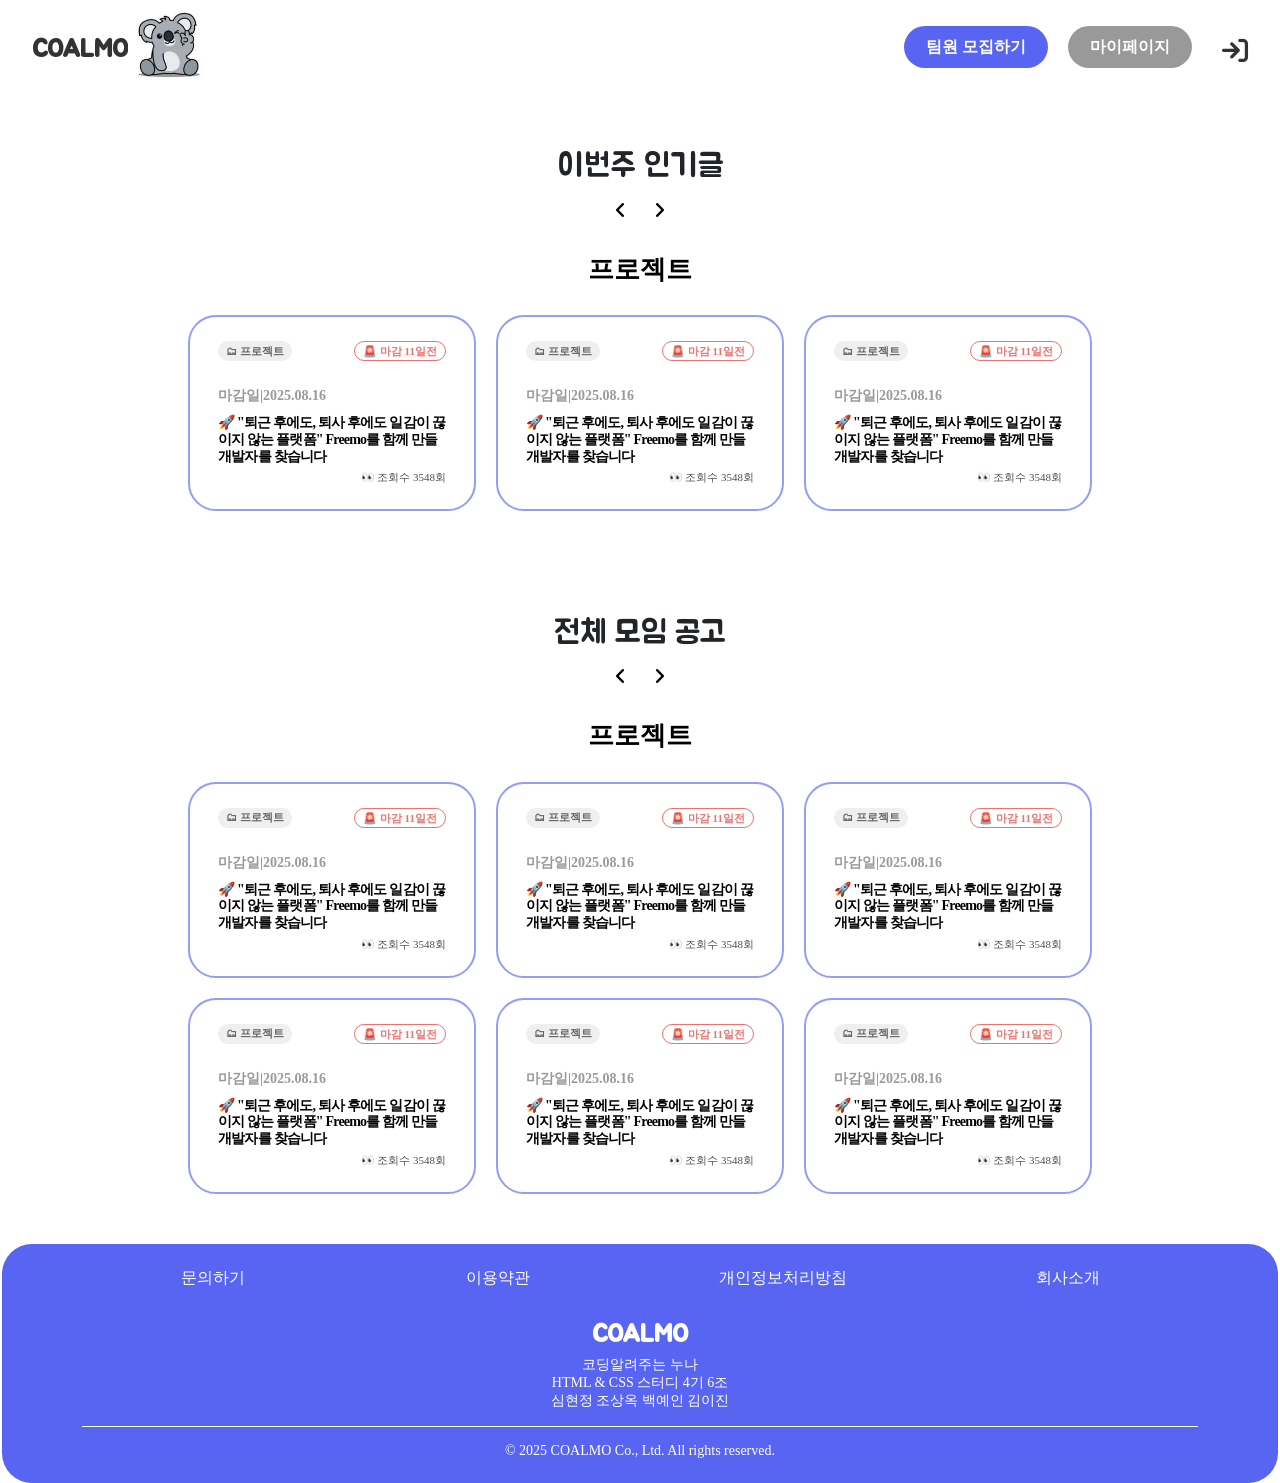
==== commit b04d071f: "edit regist" ====
--- a/index.html
+++ b/index.html
@@ -32,42 +32,21 @@
         <nav class="navbar">
           <div class="logo">
             <a href="./index.html" class="nav_brand">COALMO</a>
-            <a href="./index.html" class="logo_img"
-              ><img src="./image/logo.jpg"
-            /></a>
+            <a href="./index.html" class="logo_img"><img src="./image/logo.jpg" /></a>
           </div>
           <div class="nav_buttons">
-            <button
-              onclick="location.href='./group/index.html'"
-              class="button_register"
-              type="submit"
-            >
-              팀원 모집하기
-            </button>
-            <button
-              onclick="location.href='./mypage/index.html'"
-              class="button_mypage"
-              type="submit"
-            >
-              마이페이지
-            </button>
-            <a href="#" class="header_icon"
-              ><i class="fa-regular fa-bell header_icon"></i
-            ></a>
-            <a id="icon_menubar" href="#" class="header_icon_mb"
-              ><i class="fa-solid fa-bars"></i
-            ></a>
+            <button onclick="location.href='./group/index.html'" class="button_register" type="submit">팀원 모집하기</button>
+            <button onclick="location.href='./mypage/index.html'" class="button_mypage" type="submit">마이페이지</button>
+            <a href="./login/index.html" class="header_icon"><i class="fa-solid fa-arrow-right-to-bracket"></i></a>
+            <a id="icon_menubar" href="#" class="header_icon_mb"><i class="fa-solid fa-bars"></i></a>
           </div>
         </nav>
         <div id="nav_mobile_menu" class="nav_mobile_menu">
-          <a href="./mypage/index.html" class="nav_mobile_menu_link"
-            >마이페이지</a
-          >
-          <a href="./group/index.html" class="nav_mobile_menu_link"
-            >팀원 모집하기</a
-          >
+          <a href="./mypage/index.html" class="nav_mobile_menu_link">마이페이지</a>
+          <a href="./group/index.html" class="nav_mobile_menu_link">팀원 모집하기</a>
         </div>
       </header>
+
 
       <!-- main 내용 작성 -->
       <main class="main_contain">
@@ -83,7 +62,7 @@
                   type="button"
                   data-bs-target="#carouselExample"
                   data-bs-slide="prev"
-                  >왼쪽</span
+                  ><i class="fa-solid fa-angle-left"></i></span
                 >
               </button>
               <button>
@@ -91,7 +70,7 @@
                   type="button"
                   data-bs-target="#carouselExample"
                   data-bs-slide="next"
-                  >오른쪽</span
+                  ><i class="fa-solid fa-angle-right"></i></span
                 >
               </button>
             </section>
@@ -258,7 +237,7 @@
                   type="button"
                   data-bs-target="#carouselExampleIndicators"
                   data-bs-slide="prev"
-                  >왼쪽</span
+                  ><i class="fa-solid fa-angle-left"></i></span
                 >
               </button>
               <button>
@@ -266,7 +245,7 @@
                   type="button"
                   data-bs-target="#carouselExampleIndicators"
                   data-bs-slide="next"
-                  >오른쪽</span
+                  ><i class="fa-solid fa-angle-right"></i></span
                 >
               </button>
             </section>
--- a/css/main.css
+++ b/css/main.css
@@ -34,10 +34,13 @@
   display: flex;
   justify-content: center;
   font-size: var(--font-xl);
-  gap: 20px;
+  gap: 30px;
   /* margin: 20px 0px 20px; */
 }
-
+i {
+ background-color: white;
+ padding: 10px 0px 5px;
+}
 /* card area */
 .contents {
   display: flex;
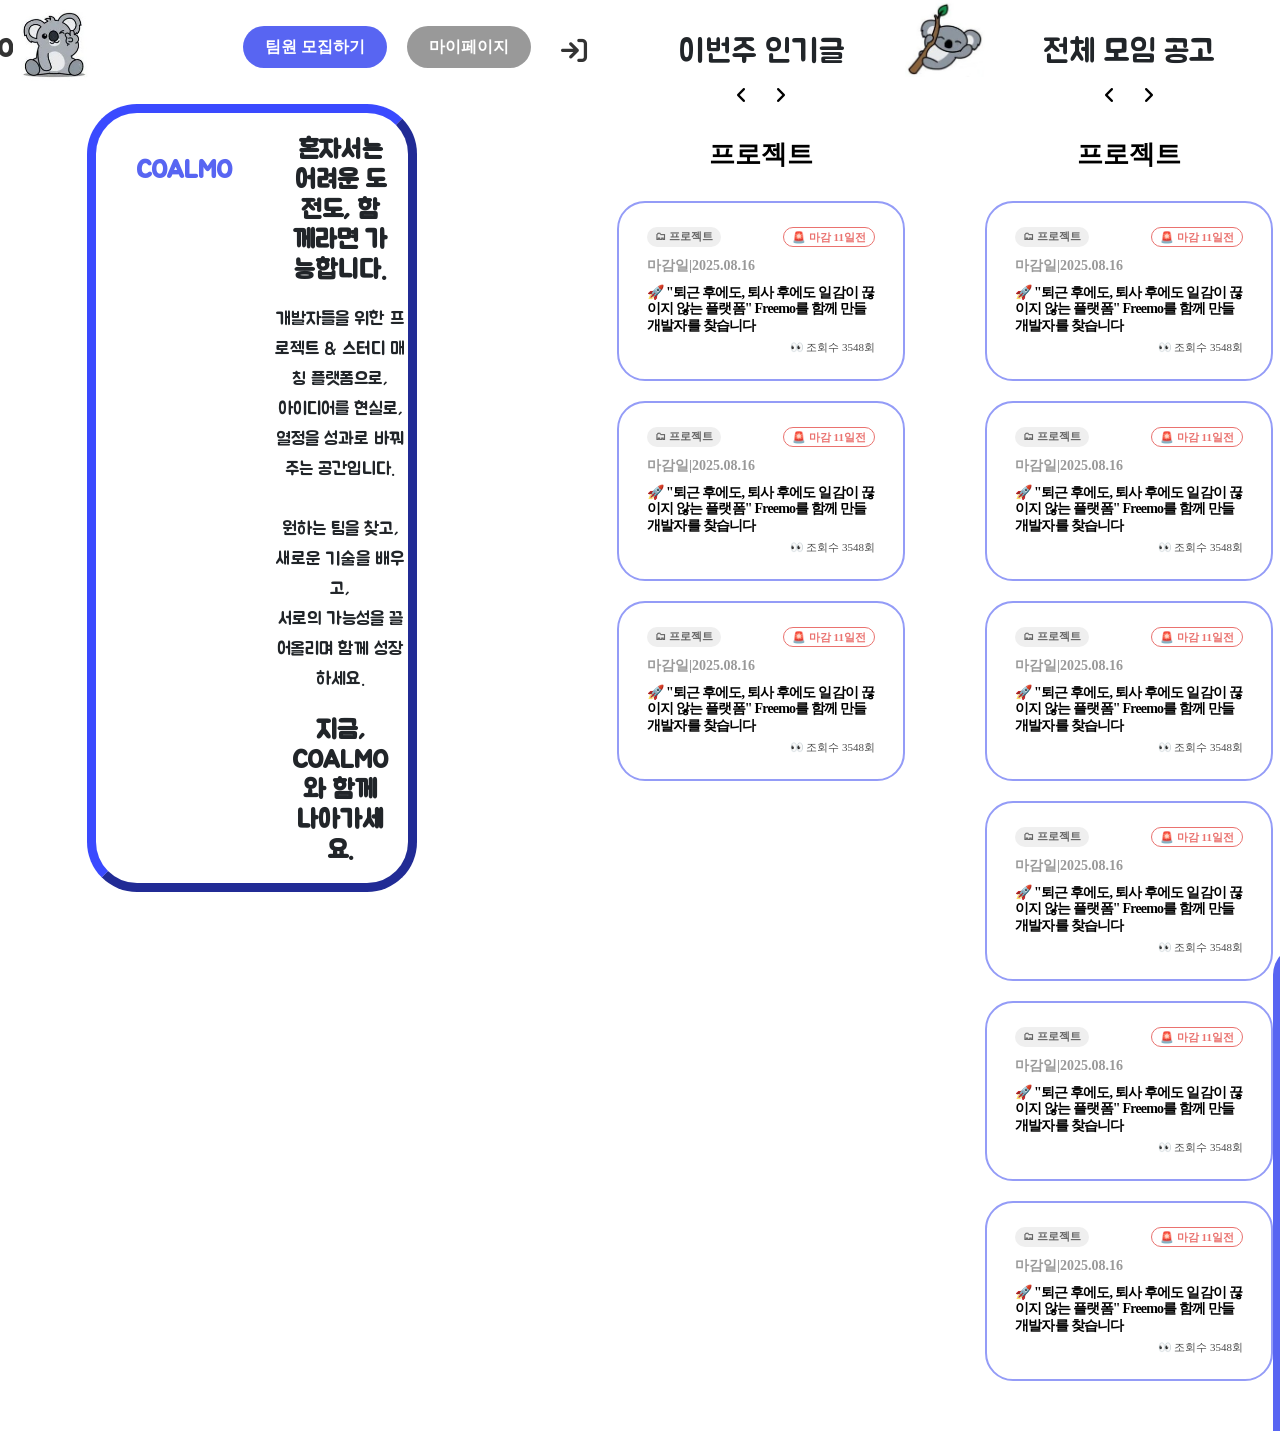
==== commit 724b156e: "edit_detail13" ====
--- a/index.html
+++ b/index.html
@@ -50,6 +50,27 @@
 
       <!-- main 내용 작성 -->
       <main class="main_contain">
+        <div class="present">
+          <div>          
+            <p class="font2">COALMO</p>
+          </div>
+          <div>
+            <p class="font1">
+              혼자서는 어려운 도전도, 함께라면 가능합니다. 
+            </p>
+            <p>
+              개발자들을 위한 프로젝트 & 스터디 매칭 플랫폼으로, </br>
+              아이디어를 현실로, 열정을 성과로 바꿔주는 공간입니다.</br><br>
+
+              원하는 팀을 찾고, 새로운 기술을 배우고, </br>
+              서로의 가능성을 끌어올리며 함께 성장하세요.
+            </p>
+            <p class="font1">
+            지금, COALMO와 함께 나아가세요.
+            </p>
+          </div>
+        </div>
+</div>
         <!-- 이번주 인기글 -->
         <div class="block">
           <div class="title">
@@ -224,7 +245,8 @@
             </div>
           </div>
         </div>
-
+        <section class="term">
+        <a href="./index.html" class="logo_img"><img src="./image/logo2.jpg" /></a></section>
         <!-- 전체 모임 공고 -->
         <div class="block">
           <div class="title">
--- a/css/common.css
+++ b/css/common.css
@@ -50,11 +50,6 @@
   width: var(--max-width) !important;
 }
 
-.main_container {
-  /* 임시 개발환경에서 범위 체크용 */
-  background-color: white;
-}
-
 /* navbar area */
 nav {
   display: flex;
@@ -63,7 +58,6 @@
   padding: 0px 20px;
   margin: 0 10px;
 }
-
 
 button {
   border: none;
@@ -125,15 +119,13 @@
   color: #333;
   font-size: var(--font-2xl);
 }
-/* PC 기본: 안 보이게 */
 .nav_mobile_menu {
   display: none;
   width: 100%;
-  background-color: grey;
-  color: white;
-}
-
-/* 메뉴가 열렸을 때 */
+  background-color: var(--primary-color);
+  color: white;
+}
+
 .nav_mobile_menu.is-open {
   display: block;
 }
@@ -154,7 +146,8 @@
   color: white;
   width: 100%;
   max-width: 2000px;
-  border-radius: 30px;
+  border-top-left-radius: 30px;
+  border-top-right-radius: 30px;
   border-color: var(--primary-color);
   background-color: var(--primary-color);
 }
@@ -198,33 +191,14 @@
   footer {
     border-radius: 0px;
   }
-  /* .nav_mobile_menu {
-    display: none;
-    width: 100%;
-    background-color: grey;
-    color: white;
-  }
-  .nav_mobile_menu_link {
-    display: none;
-  }
-  .nav_mobile_menu > p {
-    text-decoration: none;
-    width: 100%;
-    text-align: center;
-    border-bottom: white;
-  }
-  .nav_mobile_menu > a {
-    text-decoration: none;
-    font-size: var(--font-lg);
-    color: white;
-    text-align: center;
-    margin-top: 10px;
-    border-bottom: white;
-  } */
+  .footer_container {
+    border-top-left-radius: 0px;
+    border-top-right-radius: 0px;
+  }
 }
 
 @media (min-width: 1276px) {
   .nav_mobile_menu {
     display: none !important;
-  } /* PC에서 항상 숨김 */
-}
+  }
+}
--- a/css/main.css
+++ b/css/main.css
@@ -9,16 +9,59 @@
 a {
   text-decoration: none;
 }
-/* 이번주 인기글 area */
+i {
+  background-color: white;
+  padding: 10px 0px 5px;
+}
+p {
+  margin: 0;
+
+}
+
+/* 소개 */
+.present {
+  display: flex;
+    justify-content: space-evenly;
+  border: 0.6rem outset var( --primary-hover);
+  border-radius: 50px;
+  margin: 10px 200px;
+  padding: 0px 0px;
+
+  font-family: bmjua;
+  font-size: var(--font-xl);
+  line-height: 30px;
+  text-align: center;
+}
+.font1 {
+  font-size: var(--font-2xl);
+  font-weight: bolder;
+  margin: 20px;
+  padding: 0;
+}
+.font2 {
+  font-size: var(--font-2xl);
+  font-weight: bolder;
+  margin: 40px;
+  padding: 0;
+  color: var(--primary-color);
+
+}
+/* 중간 코알라 */
+.term {
+  display: flex;
+  justify-content: center;
+}
+
+/* 구획 */
 .block {
-padding-top: 50px;
+  padding-top: 30px;
   padding-bottom: 50px;
   font-size: var(--font-2xl);
 }
 .title {
-    display: flex;
-    justify-content: center;
-    font-family: BMJUA;
+  display: flex;
+  justify-content: center;
+  font-family: BMJUA;
 }
 .nav_title > h2 {
   display: flex;
@@ -35,12 +78,9 @@
   justify-content: center;
   font-size: var(--font-xl);
   gap: 30px;
-  /* margin: 20px 0px 20px; */
 }
-i {
- background-color: white;
- padding: 10px 0px 5px;
-}
+
+
 /* card area */
 .contents {
   display: flex;
@@ -81,7 +121,6 @@
   height: 20px;
   background: #efefef;
   color: #656565;
-  /* border: 1px solid #656565; */
   font-weight: 600;
   font-size: var(--font-sm);
   align-content: center;
@@ -107,25 +146,4 @@
   font-weight: 500;
   margin: 15px 0px 8px;
   text-align: end;
-}
-
-/* main_nav area */
-.main_contents {
-  margin: 20px 0px 50px;
-  display: flex;
-  align-items: center;
-  flex-direction: column;
-  font-weight: 700;
-  font-size: var(--font-2xl);
-}
-.main_nav {
-  display: flex;
-  justify-content: space-between;
-  margin: 40px 0px;
-}
-.main_list {
-  color: black;
-  font-weight: 700;
-  font-size: var(--font-2xl);
-  cursor: pointer;
-}
+}
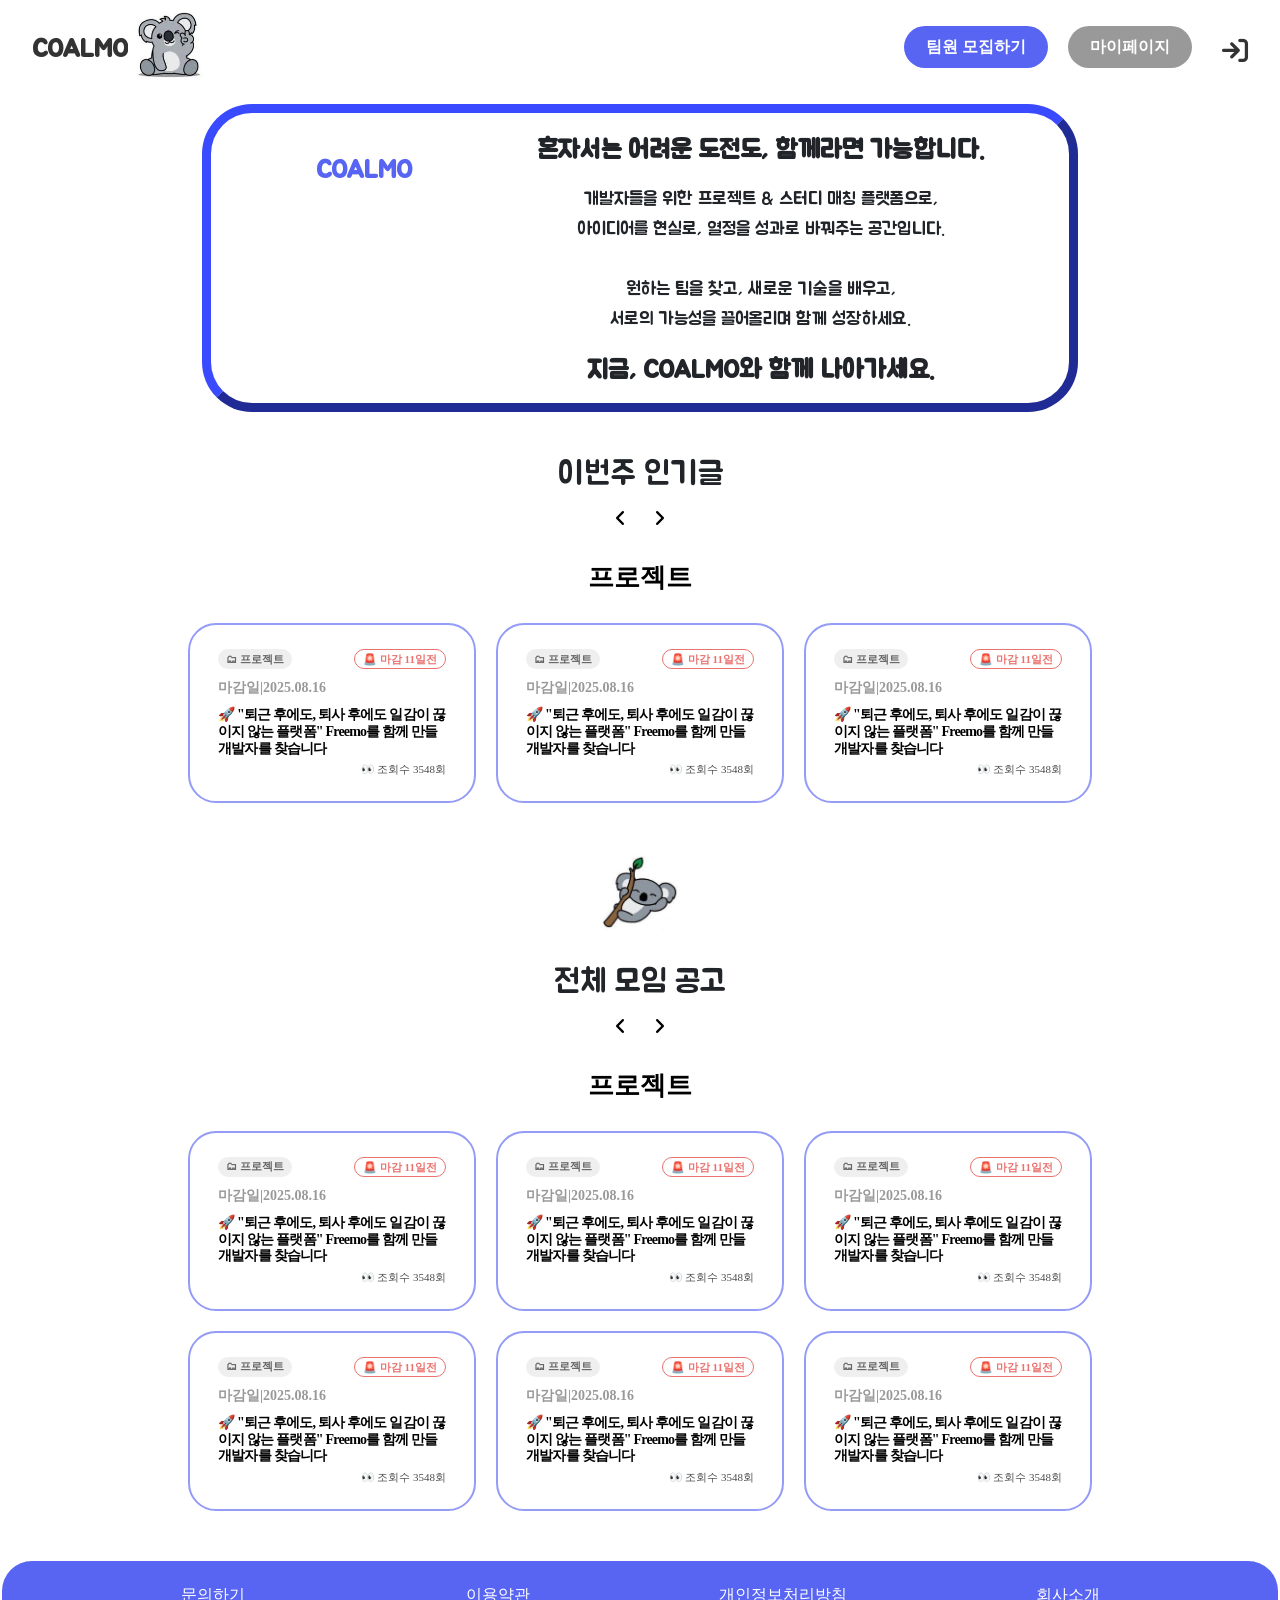
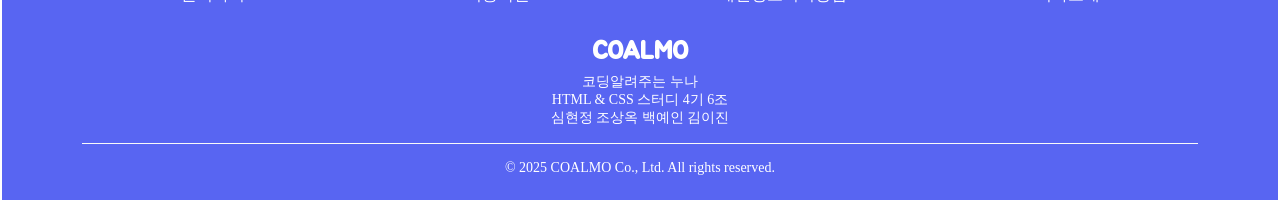
==== commit 7cc94158: "style_code" ====
--- a/index.html
+++ b/index.html
@@ -26,8 +26,6 @@
   </head>
   <body>
     <div class="wrap">
-      <!-- nav 수정사항 layout 내 header 수정 후 복붙으로 수정 -->
-      <!-- head태그 안에 Font Awesome link 태그 넣기  -->
       <header>
         <nav class="navbar">
           <div class="logo">
@@ -46,7 +44,6 @@
           <a href="./group/index.html" class="nav_mobile_menu_link">팀원 모집하기</a>
         </div>
       </header>
-
 
       <!-- main 내용 작성 -->
       <main class="main_contain">
@@ -70,7 +67,6 @@
             </p>
           </div>
         </div>
-</div>
         <!-- 이번주 인기글 -->
         <div class="block">
           <div class="title">
--- a/css/main.css
+++ b/css/main.css
@@ -46,6 +46,7 @@
   color: var(--primary-color);
 
 }
+
 /* 중간 코알라 */
 .term {
   display: flex;
@@ -79,7 +80,6 @@
   font-size: var(--font-xl);
   gap: 30px;
 }
-
 
 /* card area */
 .contents {
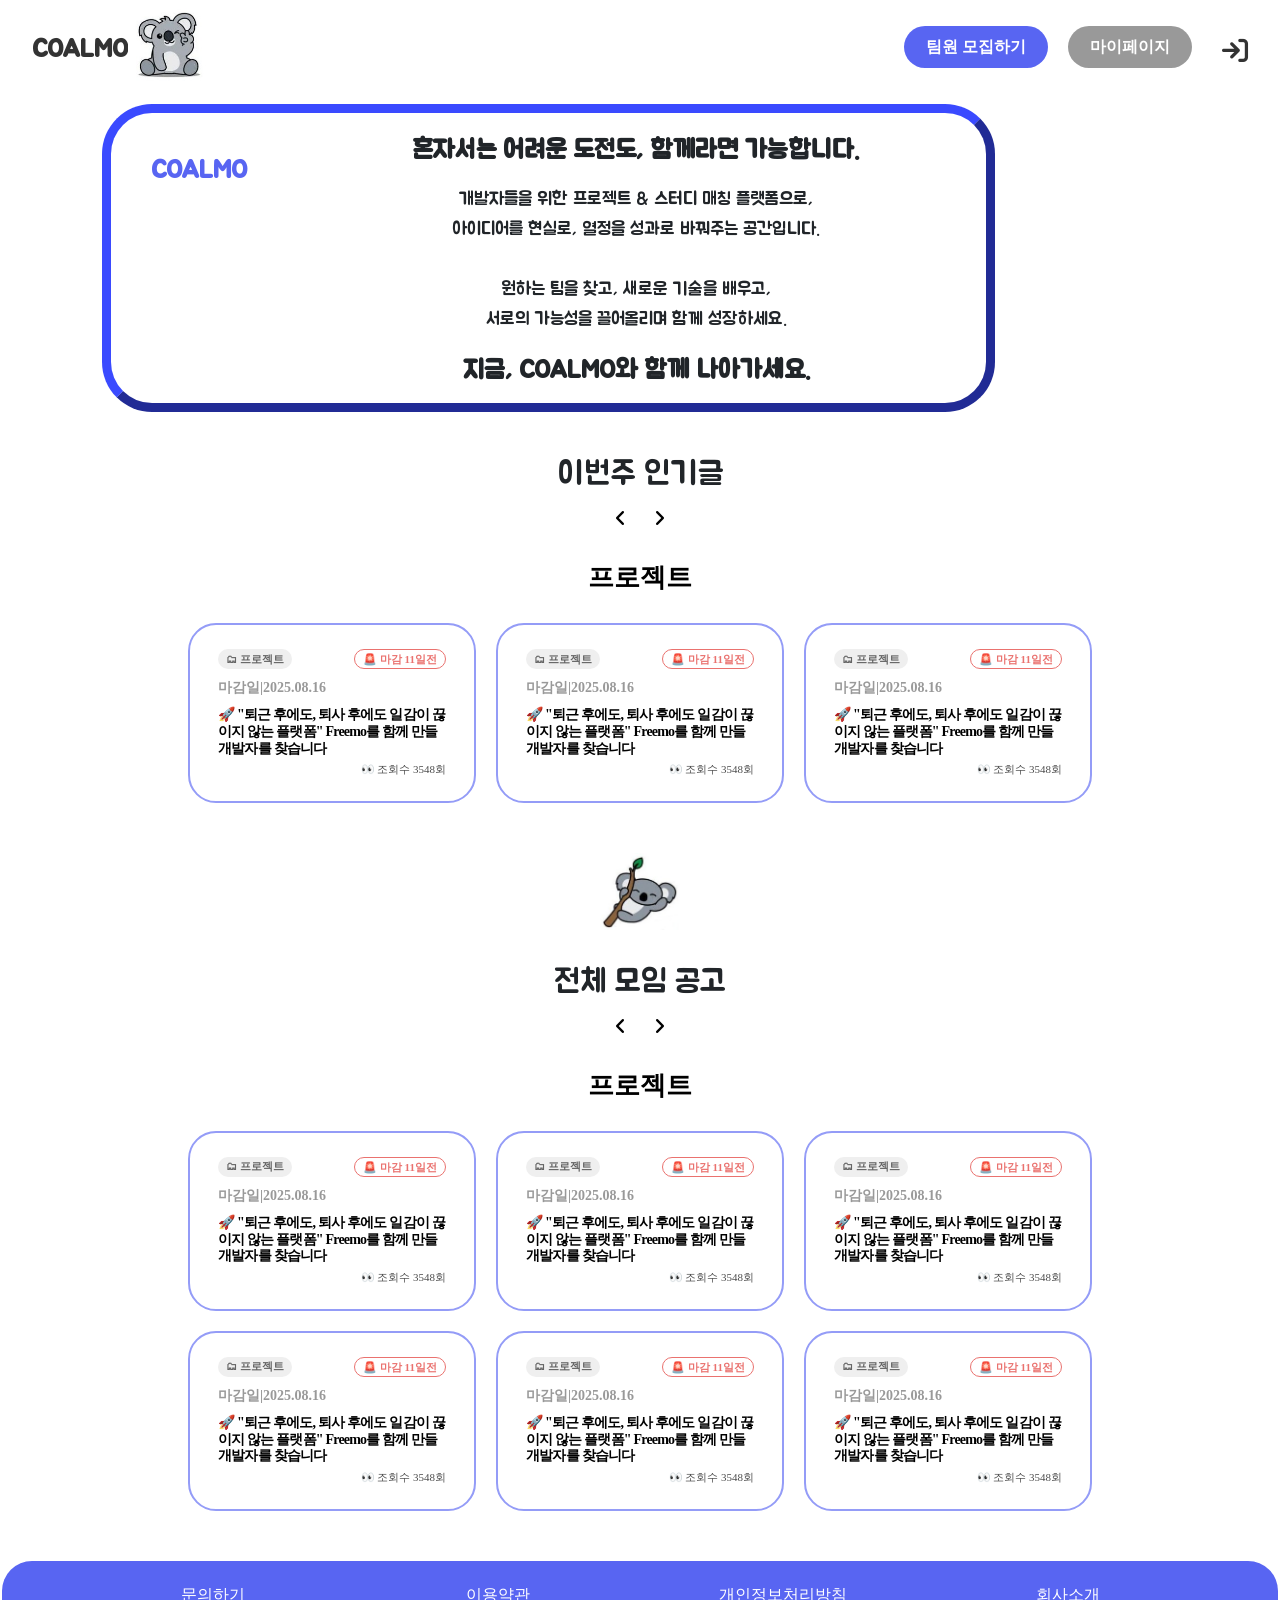
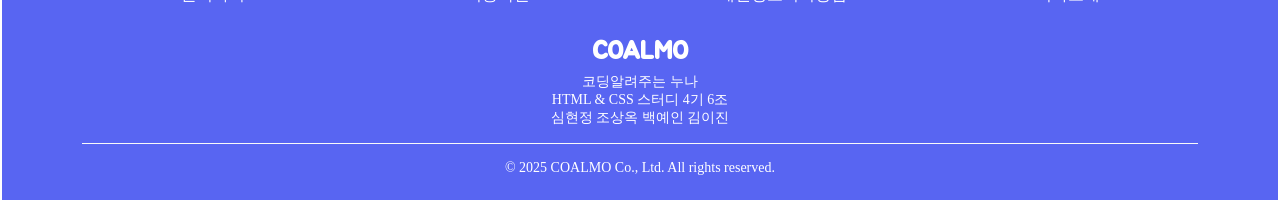
==== commit 493b0b15: "edit" ====
--- a/index.html
+++ b/index.html
@@ -44,14 +44,14 @@
           <a href="./group/index.html" class="nav_mobile_menu_link">팀원 모집하기</a>
         </div>
       </header>
-
+      
       <!-- main 내용 작성 -->
       <main class="main_contain">
         <div class="present">
-          <div>          
+          <div class="present_logo">          
             <p class="font2">COALMO</p>
           </div>
-          <div>
+          <div class="present_contents">
             <p class="font1">
               혼자서는 어려운 도전도, 함께라면 가능합니다. 
             </p>
--- a/css/main.css
+++ b/css/main.css
@@ -15,22 +15,28 @@
 }
 p {
   margin: 0;
-
 }
 
 /* 소개 */
 .present {
   display: flex;
-    justify-content: space-evenly;
-  border: 0.6rem outset var( --primary-hover);
+  justify-content: space-between;
+  text-align: center;
+  width: 70%;
+  border: 0.6rem outset var(--primary-hover);
   border-radius: 50px;
-  margin: 10px 200px;
+  margin: 10px 100px;
   padding: 0px 0px;
-
   font-family: bmjua;
   font-size: var(--font-xl);
   line-height: 30px;
-  text-align: center;
+
+}
+.present_logo {
+  max-width: 20%;
+}
+.present_contents {
+  min-width: 80%;
 }
 .font1 {
   font-size: var(--font-2xl);
@@ -44,7 +50,6 @@
   margin: 40px;
   padding: 0;
   color: var(--primary-color);
-
 }
 
 /* 중간 코알라 */
@@ -146,4 +151,4 @@
   font-weight: 500;
   margin: 15px 0px 8px;
   text-align: end;
-}+}
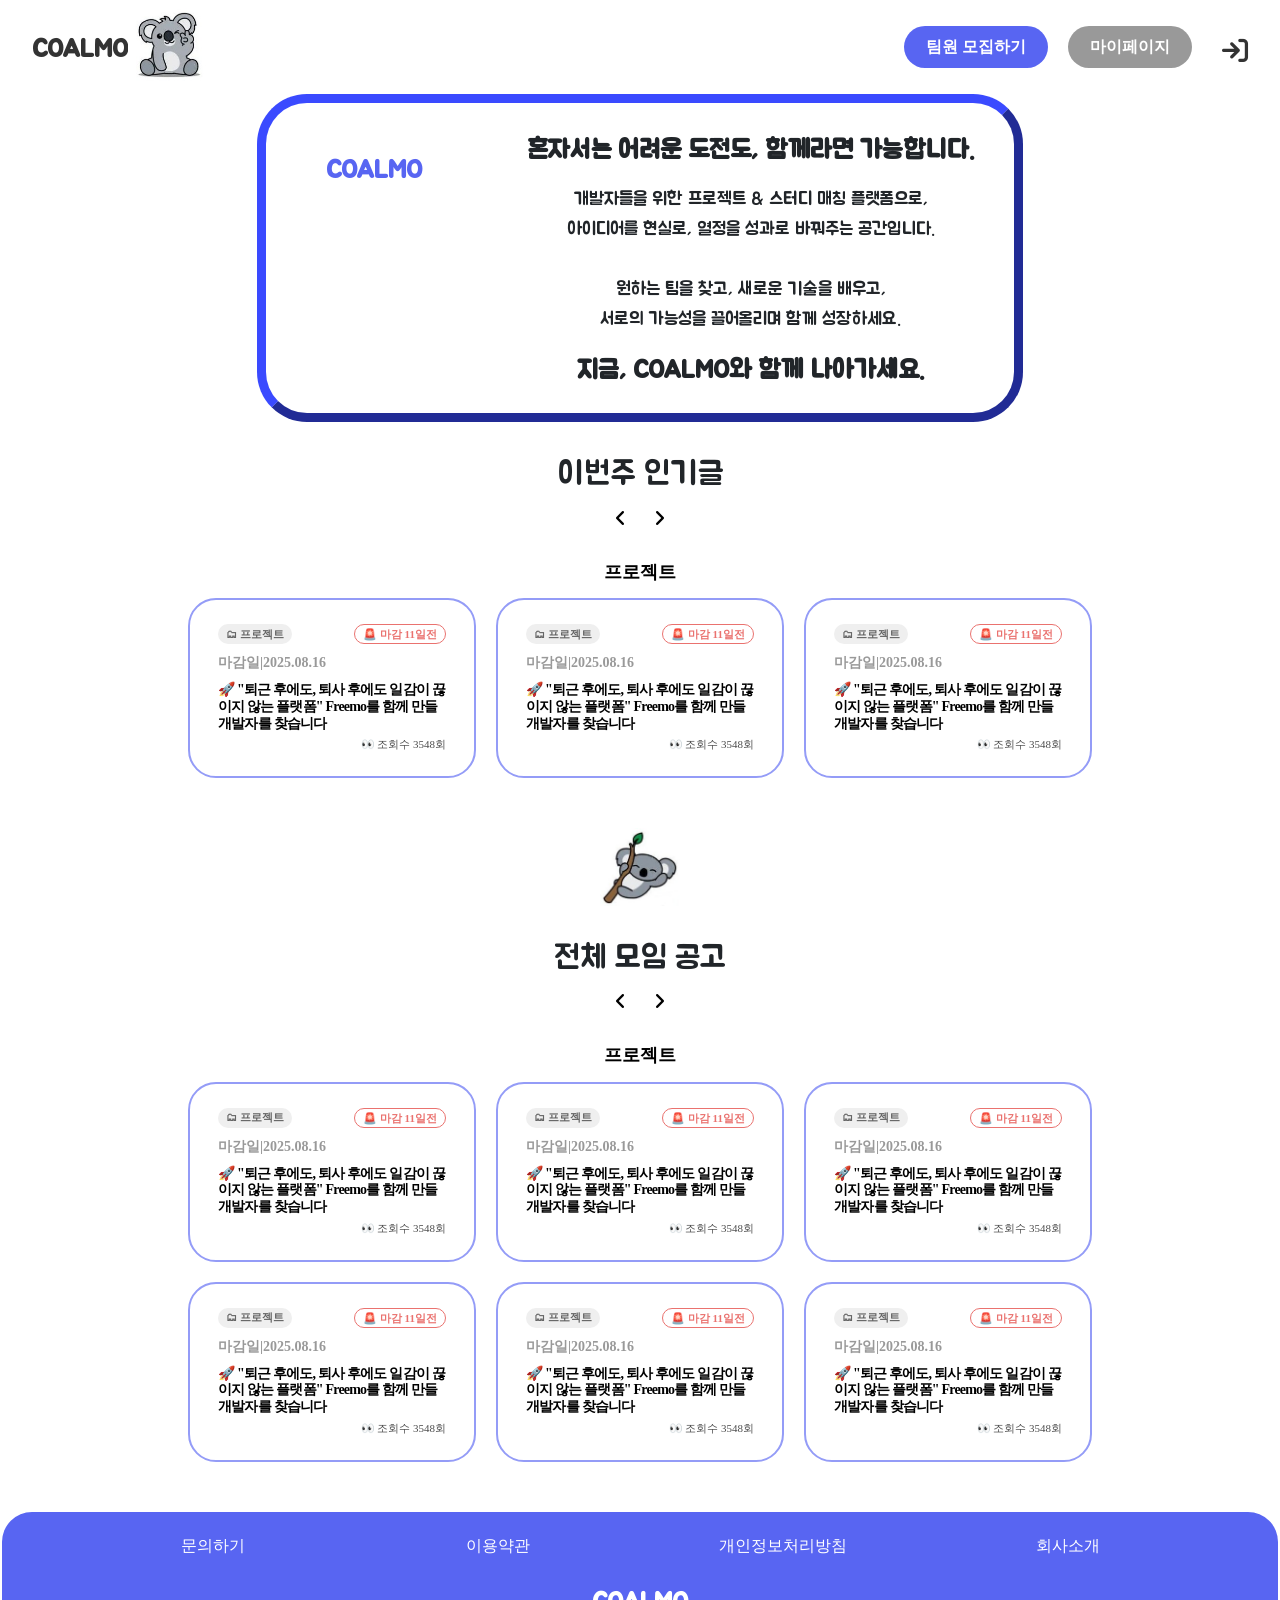
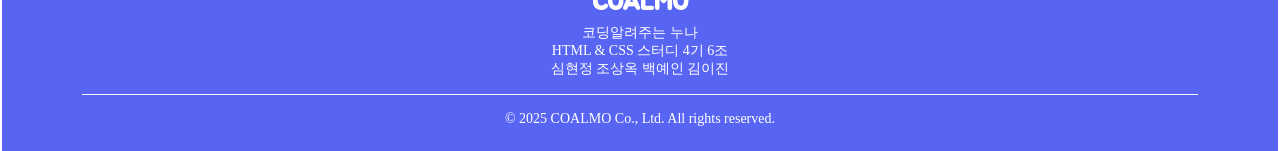
==== commit 5e05736f: "edit_final" ====
--- a/index.html
+++ b/index.html
@@ -22,7 +22,8 @@
     <link rel="stylesheet" href="./css/main.css" />
     <!-- 공통 JS 연결 -->
     <script src="./js/common.js"></script>
-    <title>Document</title>
+    <link rel="icon" href="./image/logo2.jpg" type="image/png">
+    <title>COALMO</title>
   </head>
   <body>
     <div class="wrap">
@@ -47,7 +48,7 @@
       
       <!-- main 내용 작성 -->
       <main class="main_contain">
-        <div class="present">
+        <div class="present container">
           <div class="present_logo">          
             <p class="font2">COALMO</p>
           </div>
@@ -67,36 +68,40 @@
             </p>
           </div>
         </div>
+
         <!-- 이번주 인기글 -->
         <div class="block">
-          <div class="title">
-            <h2>이번주 인기글</h2>
-          </div>
           <div id="carouselExample" class="carousel slide">
-            <section class="category">
-              <button>
-                <span
-                  type="button"
-                  data-bs-target="#carouselExample"
-                  data-bs-slide="prev"
-                  ><i class="fa-solid fa-angle-left"></i></span
-                >
-              </button>
-              <button>
-                <span
-                  type="button"
-                  data-bs-target="#carouselExample"
-                  data-bs-slide="next"
-                  ><i class="fa-solid fa-angle-right"></i></span
-                >
-              </button>
-            </section>
+            <div class="menu">
+              <div class="title">
+                <h2>이번주 인기글</h2>
+              </div>
+              <section class="category">
+                <button>
+                  <span
+                    type="button"
+                    data-bs-target="#carouselExample"
+                    data-bs-slide="prev"
+                    ><i class="fa-solid fa-angle-left"></i></span
+                  >
+                </button>
+                <button>
+                  <span
+                    type="button"
+                    data-bs-target="#carouselExample"
+                    data-bs-slide="next"
+                    ><i class="fa-solid fa-angle-right"></i></span
+                  >
+                </button>
+              </section>
+            </div>
+
             <!-- 인기글_프로젝트 -->
             <div class="carousel-inner">
               <div class="carousel-item active">
                 <div class="container contents">
                   <section class="nav_title">
-                    <h2>프로젝트</h2>
+                    <h3>프로젝트</h3>
                   </section>
                   <div class="row cards">
                     <div
@@ -169,7 +174,7 @@
               <div class="carousel-item">
                 <div class="container contents">
                   <section class="nav_title">
-                    <h2>스터디</h2>
+                    <h3>스터디</h3>
                   </section>
                   <div class="row cards">
                     <div
@@ -243,36 +248,41 @@
         </div>
         <section class="term">
         <a href="./index.html" class="logo_img"><img src="./image/logo2.jpg" /></a></section>
+        
         <!-- 전체 모임 공고 -->
         <div class="block">
-          <div class="title">
-            <h2>전체 모임 공고</h2>
-          </div>
+
           <div id="carouselExampleIndicators" class="carousel slide">
-            <section class="category">
-              <button>
-                <span
-                  type="button"
-                  data-bs-target="#carouselExampleIndicators"
-                  data-bs-slide="prev"
-                  ><i class="fa-solid fa-angle-left"></i></span
-                >
-              </button>
-              <button>
-                <span
-                  type="button"
-                  data-bs-target="#carouselExampleIndicators"
-                  data-bs-slide="next"
-                  ><i class="fa-solid fa-angle-right"></i></span
-                >
-              </button>
-            </section>
+            <div class="menu">
+              <div class="title">
+                <h2>전체 모임 공고</h2>
+              </div>
+              <section class="category">
+                <button>
+                  <span
+                    type="button"
+                    data-bs-target="#carouselExampleIndicators"
+                    data-bs-slide="prev"
+                    ><i class="fa-solid fa-angle-left"></i></span
+                  >
+                </button>
+                <button>
+                  <span
+                    type="button"
+                    data-bs-target="#carouselExampleIndicators"
+                    data-bs-slide="next"
+                    ><i class="fa-solid fa-angle-right"></i></span
+                  >
+                </button>
+              </section>
+            </div>
+
             <!-- 프로젝트 -->
             <div class="carousel-inner">
-              <div class="carousel-item active">
+              <div class="carousel-item active total">
                 <div class="container contents">
                   <section class="nav_title">
-                    <h2>프로젝트</h2>
+                    <h3>프로젝트</h3>
                   </section>
                   <div class="row cards">
                     <div
@@ -408,7 +418,7 @@
               <div class="carousel-item">
                 <div class="container contents">
                   <section class="nav_title">
-                    <h2>스터디</h2>
+                    <h3>스터디</h3>
                   </section>
                   <div class="row cards">
                     <div
--- a/css/common.css
+++ b/css/common.css
@@ -41,6 +41,9 @@
   padding: 0;
   box-sizing: border-box;
 }
+html, body {
+  height: 100%;
+}
 body {
   display: flex;
   justify-content: center;
@@ -48,6 +51,9 @@
 }
 .wrap {
   width: var(--max-width) !important;
+  min-height: 100vh;        /* 화면 높이만큼 최소 높이 */
+  display: flex;            /* 세로 플렉스 컨테이너 */
+  flex-direction: column;
 }
 
 /* navbar area */
--- a/css/main.css
+++ b/css/main.css
@@ -22,21 +22,19 @@
   display: flex;
   justify-content: space-between;
   text-align: center;
-  width: 70%;
+  max-width: 60%;
   border: 0.6rem outset var(--primary-hover);
   border-radius: 50px;
-  margin: 10px 100px;
-  padding: 0px 0px;
+  padding: 10px 20px;
   font-family: bmjua;
   font-size: var(--font-xl);
   line-height: 30px;
-
 }
 .present_logo {
-  max-width: 20%;
+  max-width: auto;
 }
 .present_contents {
-  min-width: 80%;
+  max-width: auto;
 }
 .font1 {
   font-size: var(--font-2xl);
@@ -51,6 +49,7 @@
   padding: 0;
   color: var(--primary-color);
 }
+
 
 /* 중간 코알라 */
 .term {
@@ -69,7 +68,7 @@
   justify-content: center;
   font-family: BMJUA;
 }
-.nav_title > h2 {
+.nav_title h2 {
   display: flex;
   justify-content: center;
   color: #000;
@@ -78,6 +77,16 @@
   font-weight: 700;
   cursor: pointer;
   margin: 30px;
+}
+.nav_title h3 {
+  display: flex;
+  justify-content: center;
+  color: #000;
+  font-size: var(--font-xl);
+  font-style: normal;
+  font-weight: 700;
+  cursor: pointer;
+  margin: 30px 0 15px 0;
 }
 .category {
   display: flex;
@@ -152,3 +161,32 @@
   margin: 15px 0px 8px;
   text-align: end;
 }
+
+/* 반응형_모바일 */
+@media screen and (max-width: 48rem) {
+  .present {
+    display: flex;
+    flex-direction: column;
+  }
+  .present_logo {
+    margin: auto;
+  }
+  .menu {
+    display: flex;
+    flex-direction: row;
+    justify-content: center;
+    align-items: center;
+    align-content: center;
+    gap: 50px;
+  }
+  .title h2{
+    margin: 0px;
+  }
+  i {
+    align-content: center;
+  }
+  .total .row {
+    min-height: 100px;
+    flex-wrap: wrap;
+  }
+}
